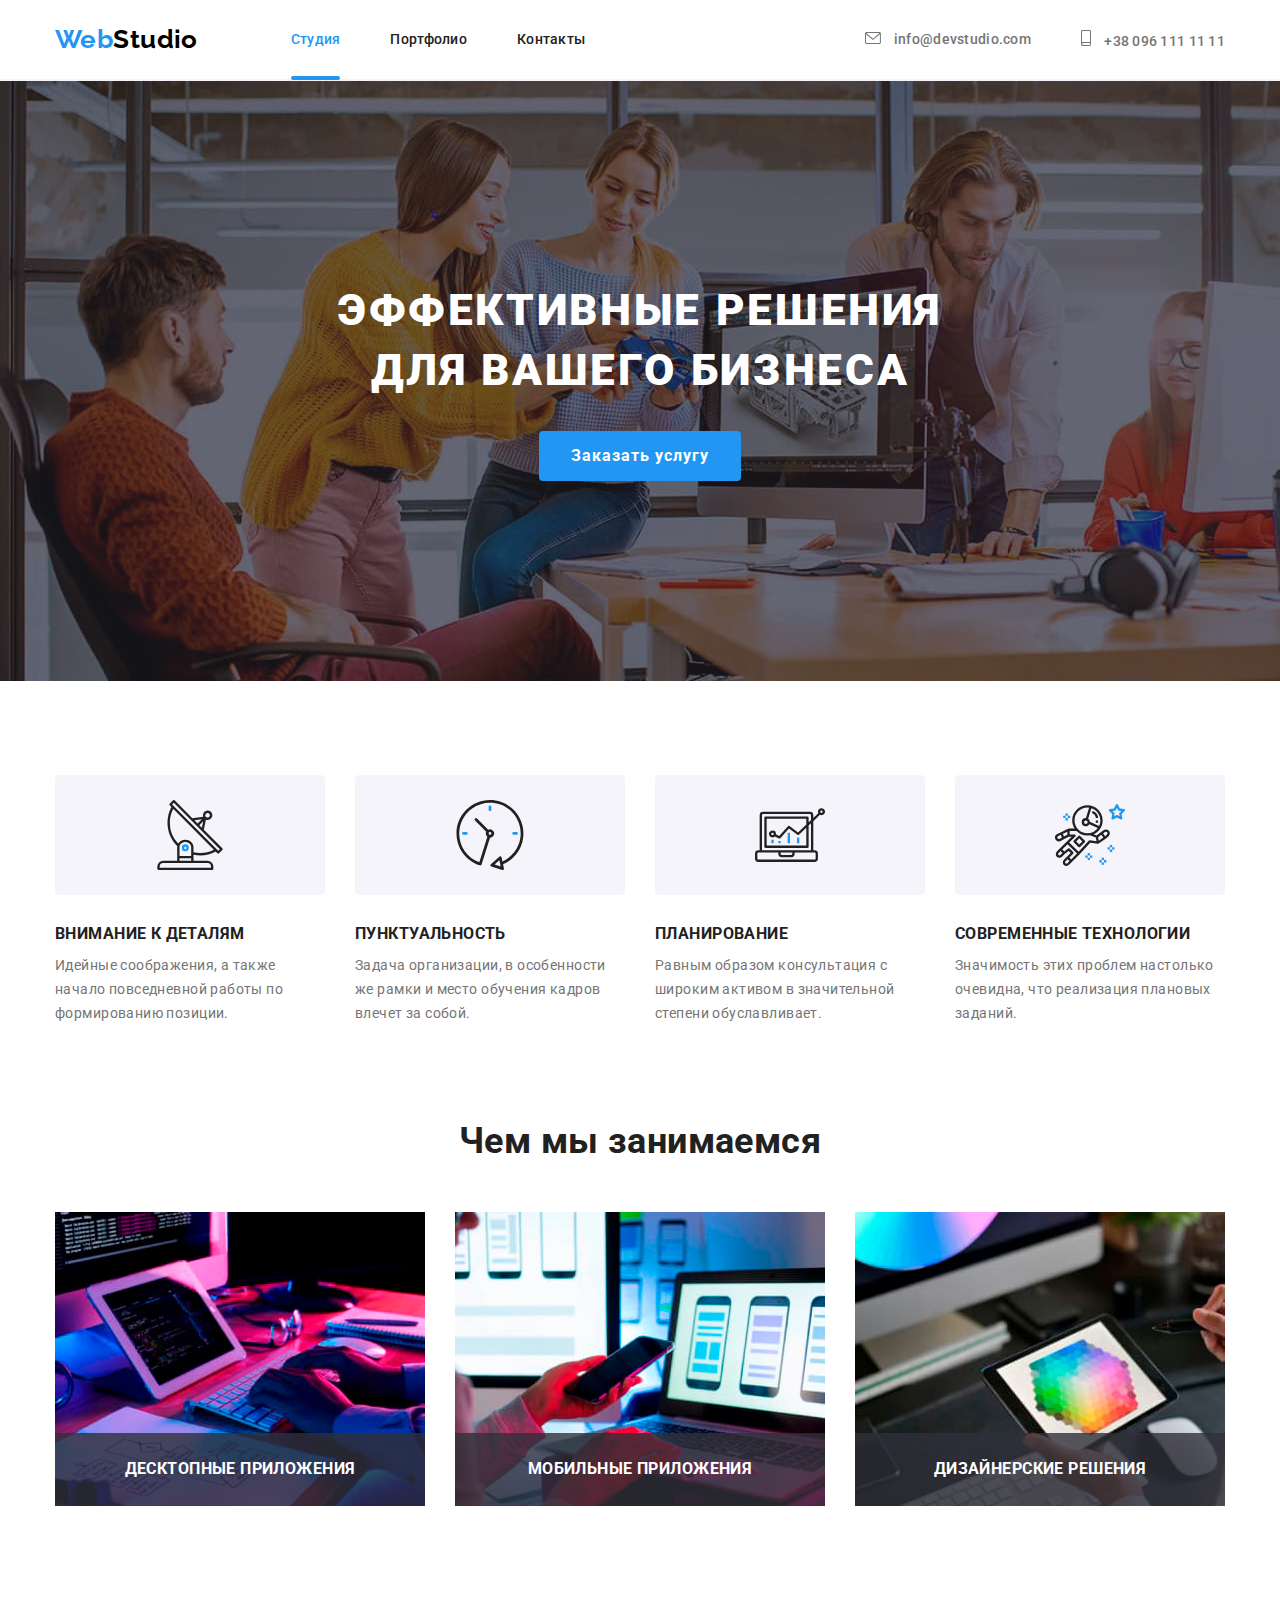
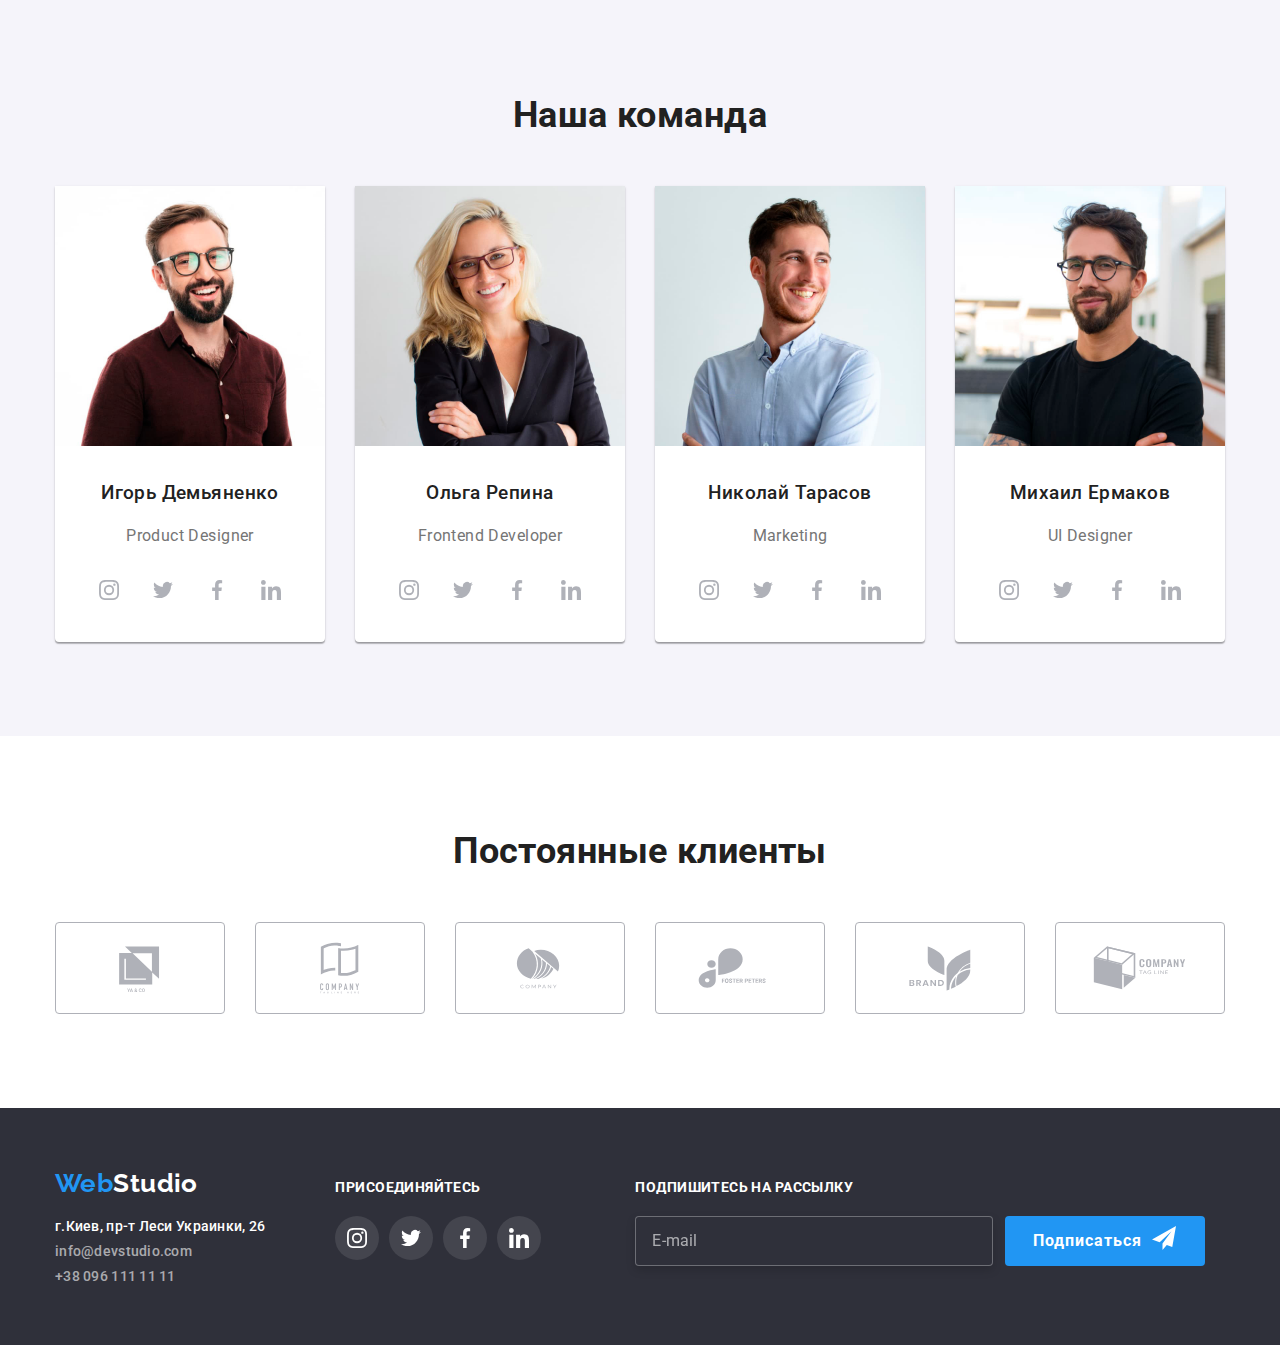
==== index.html @ be06fb8c "end6-start7" ====
<!DOCTYPE html>
<html lang="ru">
<head>
    <meta charset="UTF-8">
    <meta http-equiv="X-UA-Compatible" content="IE=edge">
    <meta name="viewport" content="width=device-width, initial-scale=1.0">
    <title>WebStudio</title>
    <link rel="stylesheet" href="https://fonts.googleapis.com/css2?family=Raleway:wght@700&family=Roboto:wght@400;500;700;900&display=swap">
    <link rel="stylesheet" href="https://cdnjs.cloudflare.com/ajax/libs/modern-normalize/1.1.0/modern-normalize.min.css">
    <link rel="stylesheet" href="./css/styles.css">
</head>
<body>
    <header class="page-header">
        <div class="main-nav">
            <nav>
                <!--Логотип-->
                <a class="logo" lang="en" href="/"><span>Web</span>Studio</a>
                <!--Меню-->
                <ul class="site-nav">
                    <li class="nav-item"><a href="" class="link current">Студия</a></li>
                    <li class="nav-item"><a href="./portfolio.html" class="link">Портфолио</a></li>
                    <li class="nav-item"><a href="" class="link">Контакты</a></li>
                </ul>
            </nav>
            <!--Контакты-->
            <ul class="contact nav">
                <li class="item">
                    <a lang="en" href="mailto:info@devstudio.com"  class="link">
                        <svg class="header-icon">
                            <use href="./images/icons.svg#icon-envelope"></use>
                            
                        </svg>
                        info@devstudio.com
                    </a>
                </li>
                <li class="item">
                    <a href="tel:+380961111111" class="link">
                        <svg class="header-icon tel">
                            <use href="./images/icons.svg#icon-smartphone"></use>
                        </svg>
                        +38 096 111 11 11
                    </a>
                </li>
            </ul>
        </div>
    </header>
    <main>
    <!--Герой-->
    
    <section class="hero hero--color">
        <div class="container">
            <h1>Эффективные решения <br> для вашего бизнеса</h1>
            <button type="button" class="button primary" data-modal-open>Заказать услугу</button>
        </div>
    </section>
    
    <!--Секция Преимущества нашей компании-->
    
    <section class="section">
        <div class="container">
            <h2 class="section-title visually-hidden" >Особенности</h2>
            <ul class="benefits">
                <li class="item">
                    <div class="button-icon">
                        <svg class="benefits-icon">
                            <use href="./images/icons.svg#icon-antenna"></use>
                        </svg>
                    </div>
                    <h3 class="benefits-title">Внимание к деталям</h3>
                    <p>Идейные соображения, а также начало повседневной работы по формированию позиции.</p>
                </li>
                <li class="item">
                    <div class="button-icon">
                        <svg class="benefits-icon">
                            <use href="./images/icons.svg#icon-clock"></use>
                        </svg>
                    </div>
                    <h3 class="benefits-title">Пунктуальность</h3>
                    <p>Задача организации, в особенности же рамки и место обучения кадров влечет за собой.</p>
                </li>
                <li class="item">
                    <div class="button-icon">
                    <svg class="benefits-icon">
                        <use href="./images/icons.svg#icon-diagram"></use>
                    </svg>
                    </div>
                    <h3 class="benefits-title">Планирование</h3>
                    <p>Равным образом консультация с широким активом в значительной степени обуславливает.</p>
                    </li>
                    <li class="item">
                        <div class="button-icon">
                        <svg class="benefits-icon">
                            <use href="./images/icons.svg#icon-astronaut"></use>
                        </svg>
                        </div>
                    <h3 class="benefits-title">Современные технологии</h3>
                    <p>Значимость этих проблем настолько очевидна, что реализация плановых заданий.</p>
                </li>        
            </ul>
        </div>
    </section>
    <!--Секция чем мы занимаемся-->
    <section class="section work">
        <div class="container">
            <h2 class="section-title">Чем мы занимаемся</h2>
            <ul class="works">
                <li class="item">
                    <div class="work-position">
                        <img src="./images/box1.jpg" alt="рабочий стол с планшетом и клавиатурой" width="370">
                        <h3 class="work-title">Десктопные приложения</h3>
                    </div>
                </li>
                <li class="item">
                    <div class="work-position">
                        <img src="./images/box2.jpg" alt="ноутбук и мобильный телефон" width="370">
                        <h3 class="work-title">Мобильные приложения</h3>
                    </div>
                </li>
                <li class="item">
                    <div class="work-position">
                        <img src="./images/box3.jpg" alt="планшет с цветовой палитрой" width="370">
                        <h3 class="work-title">Дизайнерские решения</h3>
                    </div>
                </li>
            </ul>
        </div>
    </section>
    <!--Секция наша команда-->
    <section class="section team">
        <div class="container">
            <h2 class="section-title">Наша команда</h2>
            <ul class="our-team-list">
                <li class="card">
                    <img  src="./images/card1.jpg" alt="Product Designer" width="270">
                    <h3>Игорь Демьяненко</h3> 
                    <p class="team-prof">Product Designer</p>
                                        
                        <ul class="social-buttons">
                            <li><a href="https://www.instagram.com" target="_blank" rel="noopener noreferrer" class="social-button">
                                    <svg class="social-icon">
                                        <use href="./images/icons.svg#icon-instagram"></use>
                                    </svg>
                                </a>
                            </li>

                            <li>
                                <a href="https://twitter.com" target="_blank" rel="noopener noreferrer" class="social-button">
                                    <svg class="social-icon">
                                        <use href="./images/icons.svg#icon-twitter"></use>
                                    </svg>
                                </a>
                            </li>

                            <li>
                                <a href="https://www.facebook.com" target="_blank" rel="noopener noreferrer" class="social-button">
                                    <svg class="social-icon">
                                        <use href="./images/icons.svg#icon-facebook"></use>
                                    </svg>
                                </a>
                            </li>

                            <li>
                                <a href="https://www.linkedin.com/" target="_blank" rel="noopener noreferrer" class="social-button">
                                    <svg class="social-icon">
                                        <use href="./images/icons.svg#icon-linkedin"></use>
                                    </svg>
                                </a>
                            </li>
                        </ul>
                    
                </li>
                <li class="card">
                    <img  src="./images/card2.jpg" alt="Frontend Developer" width="270">
                    <h3> Ольга Репина</h3>
                    <p class="team-prof"> Frontend Developer</p>
                    <ul class="social-buttons">
                        <li><a href="https://www.instagram.com" target="_blank" rel="noopener noreferrer" class="social-button">
                                <svg class="social-icon">
                                    <use href="./images/icons.svg#icon-instagram"></use>
                                </svg>
                            </a>
                        </li>

                        <li>
                            <a href="https://twitter.com" target="_blank" rel="noopener noreferrer" class="social-button">
                                <svg class="social-icon">
                                    <use href="./images/icons.svg#icon-twitter"></use>
                                </svg>
                            </a>
                        </li>

                        <li>
                            <a href="https://www.facebook.com" target="_blank" rel="noopener noreferrer" class="social-button">
                                <svg class="social-icon">
                                    <use href="./images/icons.svg#icon-facebook"></use>
                                </svg>
                            </a>
                        </li>

                        <li>
                            <a href="https://www.linkedin.com/" target="_blank" rel="noopener noreferrer" class="social-button">
                                <svg class="social-icon">
                                    <use href="./images/icons.svg#icon-linkedin"></use>
                                </svg>
                            </a>
                        </li>
                    </ul>
                </li>
                <li class="card">
                    <img  src="./images/card3.jpg" alt="Marketing" width="270">
                    <h3> Николай Тарасов</h3> 
                    <p class="team-prof">Marketing</p>
                    <ul class="social-buttons">
                        <li><a href="https://www.instagram.com" target="_blank" rel="noopener noreferrer" class="social-button">
                                <svg class="social-icon">
                                    <use href="./images/icons.svg#icon-instagram"></use>
                                </svg>
                            </a>
                        </li>

                        <li>
                            <a href="https://twitter.com" target="_blank" rel="noopener noreferrer" class="social-button">
                                <svg class="social-icon">
                                    <use href="./images/icons.svg#icon-twitter"></use>
                                </svg>
                            </a>
                        </li>

                        <li>
                            <a href="https://www.facebook.com" target="_blank" rel="noopener noreferrer" class="social-button">
                                <svg class="social-icon">
                                    <use href="./images/icons.svg#icon-facebook"></use>
                                </svg>
                            </a>
                        </li>

                        <li>
                            <a href="https://www.linkedin.com/" target="_blank" rel="noopener noreferrer" class="social-button">
                                <svg class="social-icon">
                                    <use href="./images/icons.svg#icon-linkedin"></use>
                                </svg>
                            </a>
                        </li>
                    </ul>
                </li>
                <li class="card">
                    <img  src="./images/card4.jpg" alt="UI Designer" width="270">
                    <h3> Михаил Ермаков </h3> 
                    <p class="team-prof">UI Designer</p>
                    <ul class="social-buttons">
                        <li><a href="https://www.instagram.com" target="_blank" rel="noopener noreferrer" class="social-button">
                                <svg class="social-icon">
                                    <use href="./images/icons.svg#icon-instagram"></use>
                                </svg>
                            </a>
                        </li>

                        <li>
                            <a href="https://twitter.com" target="_blank" rel="noopener noreferrer" class="social-button">
                                <svg class="social-icon">
                                    <use href="./images/icons.svg#icon-twitter"></use>
                                </svg>
                            </a>
                        </li>

                        <li>
                            <a href="https://www.facebook.com" target="_blank" rel="noopener noreferrer" class="social-button">
                                <svg class="social-icon">
                                    <use href="./images/icons.svg#icon-facebook"></use>
                                </svg>
                            </a>
                        </li>

                        <li>
                            <a href="https://www.linkedin.com/" target="_blank" rel="noopener noreferrer" class="social-button">
                                <svg class="social-icon">
                                    <use href="./images/icons.svg#icon-linkedin"></use>
                                </svg>
                            </a>
                        </li>
                    </ul>
                </li>
            </ul>
        </div>
    </section>

    <section class="section clients">
        <div class="container">
        <h2 class="section-title">Постоянные клиенты</h2>
        
            <ul class="logo-clients">
                <li><a href="" target="_blank" rel="noopener noreferrer" class="logo-client">
                        <svg class="logo-icon">
                            <use href="./images/icons.svg#icon-logo1"></use>
                        </svg>
                    </a>
                </li>
                <li>
                    <a href="" target="_blank" rel="noopener noreferrer" class="logo-client">
                        <svg class="logo-icon">
                            <use href="./images/icons.svg#icon-logo2"></use>
                        </svg>
                    </a>
                </li>
                <li>
                    <a href="" target="_blank" rel="noopener noreferrer" class="logo-client">
                        <svg class="logo-icon">
                            <use href="./images/icons.svg#icon-logo3"></use>
                        </svg>
                    </a>
                </li>
                <li>
                    <a href="" target="_blank" rel="noopener noreferrer" class="logo-client">
                        <svg class="logo-icon">
                            <use href="./images/icons.svg#icon-logo4"></use>
                        </svg>
                    </a>
                </li>
                <li>
                    <a href="" target="_blank" rel="noopener noreferrer" class="logo-client">
                        <svg class="logo-icon">
                            <use href="./images/icons.svg#icon-logo5"></use>
                        </svg>
                    </a>
                </li>
                <li>
                    <a href="" target="_blank" rel="noopener noreferrer" class="logo-client">
                        <svg class="logo-icon">
                            <use href="./images/icons.svg#icon-logo6"></use>
                        </svg>
                    </a>
                </li>
            </ul>
        </div>
    </section>
    
    </main>
    <!--Footer-->
    <footer>
        <!--Адрес и контакты-->
        <div class="footer-section">
            <div class="footer-contacts">
                <a lang="en" href="/" class="logo"><span>Web</span>Studio</a>
                <address>
                    <ul class="contact">
                        <li class="contact-item list"><a href="https://goo.gl/maps/WRn2uAey1RiogSLi9" class="link address" target="_blank" rel="noopener noreferrer">г.Киев, пр-т Леси Украинки, 26</a></li>
                        <li class="contact-item list"><a lang="en" href="mailto:info@devstudio.com" class="link contact">info@devstudio.com</a></li>
                        <li class="contact-item list"><a href="tel:+380961111111" class="link contact">+38 096 111 11 11</a></li>
                    </ul>
                </address>
            </div>

            <div class="footer-join">
                <p class="join-title">Присоединяйтесь</p>
                <ul class="join-social-buttons">

                    <li><a href="https://www.instagram.com" target="_blank" rel="noopener noreferrer" class="join-social-button">
                            <svg class="join-social-icon">
                                <use href="./images/icons.svg#icon-instagram"></use>
                            </svg>
                        </a>
                    </li>

                    <li>
                        <a href="https://twitter.com" target="_blank" rel="noopener noreferrer" class="join-social-button">
                            <svg class="join-social-icon">
                                <use href="./images/icons.svg#icon-twitter"></use>
                            </svg>
                        </a>
                    </li>

                    <li>
                        <a href="https://www.facebook.com" target="_blank" rel="noopener noreferrer" class="join-social-button">
                            <svg class="join-social-icon">
                                <use href="./images/icons.svg#icon-facebook"></use>
                            </svg>
                        </a>
                    </li>

                    <li>
                        <a href="https://www.linkedin.com/" target="_blank" rel="noopener noreferrer" class="join-social-button">
                            <svg class="join-social-icon">
                                <use href="./images/icons.svg#icon-linkedin"></use>
                            </svg>
                        </a>
                    </li>

                </ul>
            </div>
            <div class="form-subscription">
                <label for="subscription" class="subscription-text">Подпишитесь на рассылку</label>
                <input type="email" id="subscription" name="subscription" placeholder="E-mail" class="subscription-input"/>
                <button type="submit" class="button primary button-subscription">Подписаться
                    <svg class="send-icon" width="24" height="24">
                        <use href="./images/icons.svg#icon-icon-send"></use>
                    </svg>
                </button>
            </div>

        </div>
    </footer>
    <div class="backdrop is-hidden" data-modal>
        <div class="modal">
            <button class="modal-button" data-modal-close>
                <svg class="cross-icon" >
                    <use href="./images/icons.svg#icon-close-black"></use>
                </svg>
            </button>
            <p class="modal-text">Оставьте свои данные, мы вам перезвоним</p>
            <form action="#" class="form-modal">
                <div class="form-field">
                    
                    <input type="text" maxlength="60" name="name" id="name" class="form-input" />
                    <svg class="modal-icon" height="18" width="18">
                        <use href="./images/icons.svg#icon-person-black"></use>
                    </svg>
                    <label for="name" class="form-label">Имя</label>
                </div>
                <div class="form-field">
                    
                    <input type="tel" maxlength="60" name="tel-namber" id="tel-namber" class="form-input" />
                    <svg class="modal-icon" height="18" width="18">
                        <use href="./images/icons.svg#icon-phone-black"></use>
                    </svg>
                    <label for="tel-namber" class="form-label">Телефон</label>
                </div>
                <div class="form-field">
                    
                    <input type="email" name="email" maxlength="60" id="email" class="form-input" />
                    <svg class="modal-icon" height="18" width="18">
                        <use href="./images/icons.svg#icon-email-black"></use>
                    </svg>
                    <label for="email" class="form-label">Почта</label>
                </div>
                <div class="form-field">
                    <label for="comment" class="form-label">Комментарий</label>
                    <textarea name="comment" maxlength="250" placeholder="Введите текст" id="comment"></textarea>
                </div>
                
                <label class="checkbox-label">
                    <input class="checkbox" type="checkbox" name="agree" value="agree">
                    <span class="checkbox-icon"></span>
                        Соглашаюсь с рассылкой и принимаю <a a href="" class="link-deal"> Условия договора</a>   
                </label>
                <button class="button primary modal-submit" type="submit">Отправить</button>
            </form>
        </div>
        
    </div>

    <script src="./js/modal.js"></script>
   
</body>
</html>
---- css/styles.css ----
:root {
    --primary-text-color: #757575;
    --title-text-color: #212121;
    --accent-color: #2196f3;
    --accent-white-color: #ffffff;
    --button-bg: #f5f4fa;
    --footer-bg: #2f303a;
    --address-color: rgba(255, 255, 255, 0.6);
    --header-bg: #ffffff;
    --social-btn: #afb1b8;
}

/*-----------Утилиты---------*/

.visually-hidden {
    position: absolute;
    width: 1px;
    height: 1px;
    margin: -1px;
    border: 0;
    padding: 0;
    white-space: nowrap;
    clip-path: inset(100%);
    clip: rect(0 0 0 0);
    overflow: hidden;
}

ul {
    list-style: none;
    margin: 0;
    padding: 0;
}

h1,
h2,
h3,
p {
    margin: 0;
    padding: 0;
}

img {
    display: block;
    max-width: 100%;
}

/*---------Общие-------------*/

body {
    background: var(--accent-white-color);
    color: var(--primary-text-color);
    font-family: Roboto, sans-serif;
    letter-spacing: 0.03em;
    font-size: 14px;
    line-height: 1.71;
}

.page-header {
    background-color: var(--header-bg);
    padding-top: 24px;
    padding-bottom: 24px;

    border-bottom: 2px solid var(--button-bg);
}

.container {
    width: 1200px;
    padding-left: 15px;
    padding-right: 15px;
    margin-left: auto;
    margin-right: auto;
}
.section {
    padding-top: 94px;
    padding-bottom: 94px;
}
.section-title {
    color: var(--title-text-color);
    font-size: 36px;
    line-height: 1.17;
    text-align: center;

    margin-bottom: 50px;
}
.current::after {
    position: absolute;
    bottom: -32px;

    content: '';
    display: block;
    width: 100%;
    height: 4px;
    border-radius: 2px;
    background-color: var(--accent-color);
}

/**-----------Лого---------------**/

.logo {
    display: inline-block;
    color: #000000;
    font-family: Raleway, sans-serif;
    font-weight: 700;
    font-size: 26px;
    line-height: 1.2;
    text-decoration: none;

    transition-property: color;
    transition-duration: 250ms;
    transition-timing-function: cubic-bezier(0.4, 0, 0.2, 1);
}

.logo:hover,
.logo:focus,
.logo span {
    color: var(--accent-color);
}

footer .logo {
    color: var(--accent-white-color);
    padding-bottom: 0;
    padding-top: 0;
    margin-bottom: 20px;
}

/**------------------Меню----------------**/
.main-nav {
    display: flex;
    width: 1200px;
    padding-left: 15px;
    padding-right: 15px;
    margin-left: auto;
    margin-right: auto;
}

.link {
    display: block;
    font-weight: 500;
    line-height: 1.14;
    letter-spacing: 0.02em;
    text-decoration: none;
    position: relative;
    transition: color 250ms cubic-bezier(0.4, 0, 0.2, 1),
        background-color 250ms cubic-bezier(0.4, 0, 0.2, 1);
}

.header-button {
    padding: 0;
    margin: 0;
    border: none;
    margin-right: 10px;
    background-color: transparent;
    cursor: pointer;
}
.header-icon {
    display: inline-block;
    cursor: pointer;
    margin-right: 10px;
    width: 16px;
    height: 12px;
    fill: var(--primary-text-color);
    transition-property: fill;
    transition-duration: 250ms;
    transition-timing-function: cubic-bezier(0.4, 0, 0.2, 1);
}

.header-icon.tel {
    width: 10px;
    height: 16px;
}

.header-icon:hover,
.header-icon:focus,
.contact .link:focus .header-icon,
.contact .link:hover .header-icon {
    fill: var(--accent-color);
}

nav {
    display: flex;
    align-items: center;
}

.site-nav {
    display: flex;
    margin-left: 93px;
}

.site-nav .link {
    color: var(--title-text-color);
}

.nav-item {
    margin-right: 50px;
}
.nav-item:last-child {
    margin-right: 0;
}

.site-nav {
    margin-right: 93px;
}

.site-nav .link.current,
.site-nav .link:hover,
.site-nav .link:focus {
    color: var(--accent-color);
}

/**-----------Контакты--------------------**/

.contact.nav {
    display: flex;
    margin-left: auto;
    align-items: center;
}

.contact.nav .link {
    display: block;
    color: var(--primary-text-color);
}

.contact .item + .item,
.benefits .item + .item {
    margin-left: 50px;
}

.contact .link:hover,
.contact .link:focus {
    color: var(--accent-color);
}

address .link.address {
    color: var(--accent-white-color);
    font-style: normal;
}

address .contact-item.list {
    margin-bottom: 9px;
    margin-top: 0;
    font-style: normal;
}

address .contact-item.list:last-child {
    margin-bottom: 0;
}

.link.contact {
    color: var(--address-color);
}
/**-------------------Hero------------------**/

.hero {
    min-height: 600px;
    background-image: linear-gradient(to right, rgba(47, 48, 58, 0.4), rgba(47, 48, 58, 0.4)),
        url(../images/hero.jpg);
    margin-left: auto;
    margin-right: auto;
    background-color: var(--footer-bg);
    padding-top: 200px;
    padding-bottom: 200px;
    max-width: 1600px;
    background-size: cover;
}

.hero h1 {
    text-transform: uppercase;
    color: var(--accent-white-color);
    font-weight: 900;
    font-size: 44px;
    line-height: 1.36;
    letter-spacing: 0.06em;
    margin-bottom: 30px;
    margin-left: auto;
    margin-right: auto;
    text-align: center;
}

/**-----------------Button-------------------**/
.button {
    display: block;
    border: none;
    background-color: var(--accent-color);
    color: var(--accent-white-color);
    font-family: inherit;
    font-weight: 700;
    font-size: 16px;
    line-height: 1.87;
    letter-spacing: 0.06em;
    cursor: pointer;
    border-radius: 4px;
    padding: 10px 32px;
    transition: color 250ms cubic-bezier(0.4, 0, 0.2, 1),
        background-color 250ms cubic-bezier(0.4, 0, 0.2, 1),
        box-shadow 250ms cubic-bezier(0.4, 0, 0.2, 1);
}

.button.secondary {
    background-color: var(--button-bg);
    color: var(--title-text-color);
    font-weight: 500;
    line-height: 1.62;
    letter-spacing: 0.03em;
    padding: 6px 22px;
}

.button.primary {
    justify-content: center;
    align-items: center;
    margin-right: auto;
    margin-left: auto;
}

.button.primary,
.button.secondary:hover,
.button.secondary:focus {
    background-color: var(--accent-color);
    color: var(--accent-white-color);
}

.button.primary:hover,
.button.primary:focus {
    background-color: #188ce8;
    box-shadow: 0px 4px 4px rgba(0, 0, 0, 0.15);
}

.button.secondary:hover,
.button.secondary:focus {
    box-shadow: 0px 4px 4px rgba(0, 0, 0, 0.25);
}

.filter {
    display: flex;
}

/**Преимущества нашей компании**/

.benefits {
    display: flex;
}

.benefits .item {
    width: 270px;
}
.benefits .item + .item {
    margin-left: 30px;
}
.benefits-title {
    color: var(--title-text-color);
    font-weight: 700;
    line-height: 1.14;
    text-transform: uppercase;
    margin-bottom: 10px;
}
.benefits-icon {
    width: 70px;
    height: 70px;
}
.button-icon {
    display: flex;
    justify-content: center;
    align-items: center;
    padding: 0;
    border: none;
    width: 270px;
    height: 120px;
    border-radius: 4px;
    background-color: var(--button-bg);
    margin-bottom: 30px;
}

/*--------Секция Чем мы занимаемся------*/

.work {
    padding-top: 0;
}

.works {
    display: flex;
}

.works .item + .item {
    margin-left: 30px;
}
.work-position {
    position: relative;
}
.work-title {
    position: absolute;

    color: var(--accent-white-color);
    font-weight: 700;
    line-height: 1.14;
    text-transform: uppercase;

    background-color: rgba(47, 48, 58, 0.8);
    padding-top: 27px;
    padding-bottom: 27px;
    width: 100%;

    text-align: center;
    bottom: 0;
    left: 0;
}

/**Секция наша команда**/

.team {
    background-color: var(--button-bg);
}

.card {
    margin-right: 30px;
    width: 270px;
    background: #ffffff;
    text-align: center;
    border-radius: 0px 0px 4px 4px;
    box-shadow: 0px 1px 3px rgba(0, 0, 0, 0.12), 0px 1px 1px rgba(0, 0, 0, 0.14),
        0px 2px 1px rgba(0, 0, 0, 0.2);
}

.card:last-child {
    margin-right: 0;
}

.our-team-list {
    display: flex;
    font-size: 16px;
    line-height: 1.9;
}

.card h3 {
    color: var(--title-text-color);
    font-weight: 500;
    margin-top: 30px;
    margin-bottom: 10px;
}
.team-prof {
    margin-bottom: 16px;
}
.social-buttons {
    display: flex;
    padding: 0 32px 30px 32px;
    justify-content: space-between;
}

.social-icon {
    padding: 0;
    cursor: pointer;
    width: 20px;
    height: 20px;
    fill: var(--social-btn);
}
.social-button {
    cursor: pointer;
    padding: 12px;
    display: flex;
    justify-content: space-between;
    width: 44px;
    height: 44px;
    border-radius: 50%;
    border: none;
    background-color: var(--accent-white-color);
    transition-property: background-color fill;
    transition-duration: 250ms;
    transition-timing-function: cubic-bezier(0.4, 0, 0.2, 1);
}

.social-button:hover,
.social-button:focus {
    background-color: var(--accent-color);
}

.social-button:hover .social-icon,
.social-button:focus .social-icon {
    fill: var(--accent-white-color);
}

/**--------------Portfolio-------------------**/

.portfolio h2 {
    color: var(--title-text-color);
    font-weight: 700;
    font-size: 18px;
    line-height: 2;
    letter-spacing: 0.06em;
    margin-bottom: 9px;
}
.portfolio p {
    font-size: 16px;
    line-height: 1.87;
}
.meta-text {
    color: var(--primary-text-color);
}
.portfolio-meta {
    padding: 20px 24px;
    border-bottom: 1px solid var(--button-bg);
    border-right: 1px solid var(--button-bg);
    border-left: 1px solid var(--button-bg);
}
.portfolio-thumb {
    position: relative;
    overflow: hidden;
}

.backdrop-text {
    position: absolute;
    opacity: 0;
    bottom: 0;
    width: 100%;
    height: 100%;
    color: var(--accent-white-color);
    margin: 0;
    padding: 63px 24px;
    background-color: rgba(33, 150, 243, 0.9);
    transform: translateY(100%);
    transition: transform 400ms cubic-bezier(0.4, 0, 0.2, 1),
        opacity 500ms cubic-bezier(0.4, 0, 0.2, 1);
}

.card-link:hover .backdrop-text,
.card-link:focus .backdrop-text {
    opacity: 1;
    transform: translateY(0%);
}

.filter {
    margin-right: auto;
    margin-left: auto;
    width: 612px;
    display: flex;
    margin-bottom: 50px;
}

.filter-item + .filter-item {
    margin-left: 8px;
}

.portfolio {
    display: flex;
    flex-wrap: wrap;
}

.portfolio-item {
    width: 370px;
    margin-right: 30px;
    margin-top: 30px;
}
.portfolio-item:nth-child(3n) {
    margin-right: 0;
}
.portfolio-item:nth-child(-n + 3) {
    margin-top: 0;
}

.card-link {
    display: block;
    transition: box-shadow 250ms cubic-bezier(0.4, 0, 0.2, 1);
}

.card-link:hover,
.card-link:focus {
    cursor: pointer;
    box-shadow: 0px 1px 1px rgba(0, 0, 0, 0.12), 0px 4px 4px rgba(0, 0, 0, 0.06),
        1px 4px 6px rgba(0, 0, 0, 0.16);
}

/*----------------Footer-------------*/

.footer-section {
    display: flex;
    width: 1200px;
    padding-left: 15px;
    padding-right: 15px;

    margin-left: auto;
    margin-right: auto;
}

footer {
    background-color: var(--footer-bg);
    padding-bottom: 60px;
    padding-top: 60px;
}

.footer-contacts {
    margin-right: 70px;
}

.footer-join {
    padding-top: 12px;
}
.join-title {
    font-weight: 700;
    line-height: 1.14;
    text-transform: uppercase;
    color: var(--accent-white-color);

    margin-bottom: 20px;
}
.join-social-buttons {
    display: flex;
    width: 206px;
    justify-content: space-between;
}

.join-social-icon {
    padding: 0;
    cursor: pointer;
    width: 20px;
    height: 20px;
    fill: var(--accent-white-color);
}
.join-social-button {
    cursor: pointer;
    padding: 12px;
    display: flex;
    justify-content: space-between;
    width: 44px;
    height: 44px;
    border-radius: 50%;
    border: none;
    background-color: rgba(255, 255, 255, 0.1);
    transition: background-color 250ms cubic-bezier(0.4, 0, 0.2, 1);
}

.join-social-button:hover,
.join-social-button:focus {
    background-color: var(--accent-color);
}

.form-subscription {
    position: relative;
    display: flex;
    flex-direction: column;
    margin-left: 94px;
    padding-top: 12px;
}
.subscription-input {
    background-color: var(--footer-bg);
    width: 358px;
    height: 50px;
    padding: 15px 16px;
    margin: 0;
    border: 1px solid rgba(255, 255, 255, 0.3);
    filter: drop-shadow(0px 4px 4px rgba(0, 0, 0, 0.15));
    border-radius: 4px;
    outline: none;
    color: var(--accent-white-color);
}

.subscription-text {
    padding: 0;
    margin: 0;
    margin-bottom: 20px;
    color: var(--accent-white-color);
    font-weight: 700;
    line-height: 1.14;
    text-transform: uppercase;
}
.subscription-input::placeholder {
    font-weight: 400;
    font-size: 16px;
    line-height: 1.25;
    letter-spacing: 0.01em;
    color: rgba(255, 255, 255, 0.6);
}
.button-subscription {
    position: relative;
    padding: 10px 28px;
    margin: 0;
    position: absolute;
    left: 370px;
    top: 48px;
    min-width: 200px;
    height: 50px;
    text-align: start;
}
.send-icon {
    position: absolute;
    margin-left: 10px;
}

/*--------------------Clients------------*/
.logo-clients {
    display: flex;

    justify-content: space-between;
}

.logo-icon {
    padding: 0;
    cursor: pointer;
    width: 106px;
    height: 60px;
    fill: var(--social-btn);
    transition: fill 250ms cubic-bezier(0.4, 0, 0.2, 1);
}
.logo-client {
    cursor: pointer;
    padding: 16px 32px;
    display: flex;
    justify-content: space-between;
    width: 170px;
    height: 92px;
    border: 1px solid var(--social-btn);
    border-radius: 4px;
    transition: border 250ms cubic-bezier(0.4, 0, 0.2, 1);
    background-color: var(--accent-white-color);
}

.logo-client:hover,
.logo-client:focus {
    border: 1px solid var(--accent-color);
}

.logo-client:hover .logo-icon,
.logo-client:focus .logo-icon {
    fill: var(--accent-color);
}

/* Modal */
.backdrop {
    position: fixed;

    opacity: 1;
    width: 100%;
    height: 100%;
    top: 0;
    left: 0;
    background-color: rgba(0, 0, 0, 0.2);
    transition: opacity 250ms cubic-bezier(0.4, 0, 0.2, 1);
}

.backdrop.is-hidden {
    opacity: 0;
    pointer-events: none;
}

.backdrop.is-hidden .modal {
    transform: translate(-50%, -50%) scale(1.5);
}

.modal {
    padding: 40px;
    position: absolute;
    width: 528px;
    background-color: var(--accent-white-color);
    top: 50%;
    left: 50%;
    box-shadow: 1px solid rgba(0, 0, 0, 0.1);
    border-radius: 4px;
    transform: translate(-50%, -50%) scale(1);
    transition: transform 550ms cubic-bezier(0.4, 0, 0.2, 1);
}

.cross-icon {
    padding: 0;

    width: 18px;
    height: 18px;
    fill: #000000;
}
.modal-button {
    position: absolute;
    right: 8px;
    top: 8px;
    cursor: pointer;
    display: flex;
    justify-content: center;
    align-items: center;
    width: 30px;
    height: 30px;
    border-radius: 50%;
    border: 1px solid rgba(0, 0, 0, 0.1);
    background-color: var(--accent-white-color);
    transition: fill 550ms cubic-bezier(0.4, 0, 0.2, 1);
}
.modal-text {
    font-style: normal;
    font-weight: bold;
    font-size: 20px;
    line-height: 1.15;
    text-align: center;
    letter-spacing: 0.03em;
    color: #212121;
    margin-bottom: 30px;
}

textarea {
    resize: none;
    height: 120px;
    width: 100%;
}
.form-field {
    position: relative;
    display: flex;
    flex-direction: column;
    margin-bottom: 28px;
}

.form-field:nth-child(4) {
    margin-bottom: 20px;
}

.form-input {
    margin: 0;
    padding: 0;
    padding: 11px 12px;
    padding-left: 42px;
    border: 1px solid rgba(33, 33, 33, 0.2);
    border-radius: 4px;
    transition: border 550ms cubic-bezier(0.4, 0, 0.2, 1);
}

.form-field label {
    position: absolute;
    transform-origin: left bottom;
    bottom: 100%;
    transform: translateY(-4px);
    margin: 0;
    padding: 0;
    font-weight: 400;
    font-size: 12px;
    line-height: 1.17;
    letter-spacing: 0.01em;
    color: var(--primary-text-color);
}
.form-field textarea {
    padding: 12px 16px;
    border: 1px solid rgba(33, 33, 33, 0.2);
    border-radius: 4px;
    transition: border 550ms cubic-bezier(0.4, 0, 0.2, 1);
}
.form-field textarea::placeholder {
    font-weight: 400;
    font-size: 12px;
    line-height: 1.17;
    letter-spacing: 0.01em;
    color: rgba(117, 117, 117, 0.5);
}
.modal-icon {
    position: absolute;
    top: 50%;
    left: 12px;
    transform: translateY(-50%);
    transition: fill 350ms cubic-bezier(0.4, 0, 0.2, 1);
}
.cross-icon:hover,
.form-input:hover + .modal-icon,
.form-input:focus + .modal-icon {
    fill: var(--accent-color);
}

textarea:focus,
textarea:hover,
.form-input:focus,
.form-input:hover {
    border: 1px solid var(--accent-color);
    outline: none;
}

.checkbox {
    appearance: none;
    position: absolute;
}
.checkbox-icon {
    display: block;
    width: 16px;
    height: 15px;
    border: 2px solid var(--title-text-color);
    border-radius: 2px;
    margin-right: 7px;
    margin-right: auto;
    margin-left: auto;
    transition: background-color 350ms cubic-bezier(0.4, 0, 0.2, 1),
        border-color 350ms cubic-bezier(0.4, 0, 0.2, 1);
}
.checkbox:checked + .checkbox-icon {
    border-color: var(--accent-color);
    background-color: var(--accent-color);
    background-image: url('../images/icon-check.svg');
    background-size: contain;
    background-origin: border-box;
}
.checkbox-label {
    display: flex;
    align-items: center;

    font-weight: 400;
    font-size: 14px;
    line-height: 1.71;
    letter-spacing: 0.03em;

    color: #757575;
}
.link-deal {
    margin-left: 4px;
    display: inline-block;
    font-weight: 400;
    font-size: 14px;
    line-height: 1.71;
    text-decoration-line: underline;
    color: var(--accent-color);
}
.modal-submit {
    margin-top: 30px;
    min-width: 200px;
}
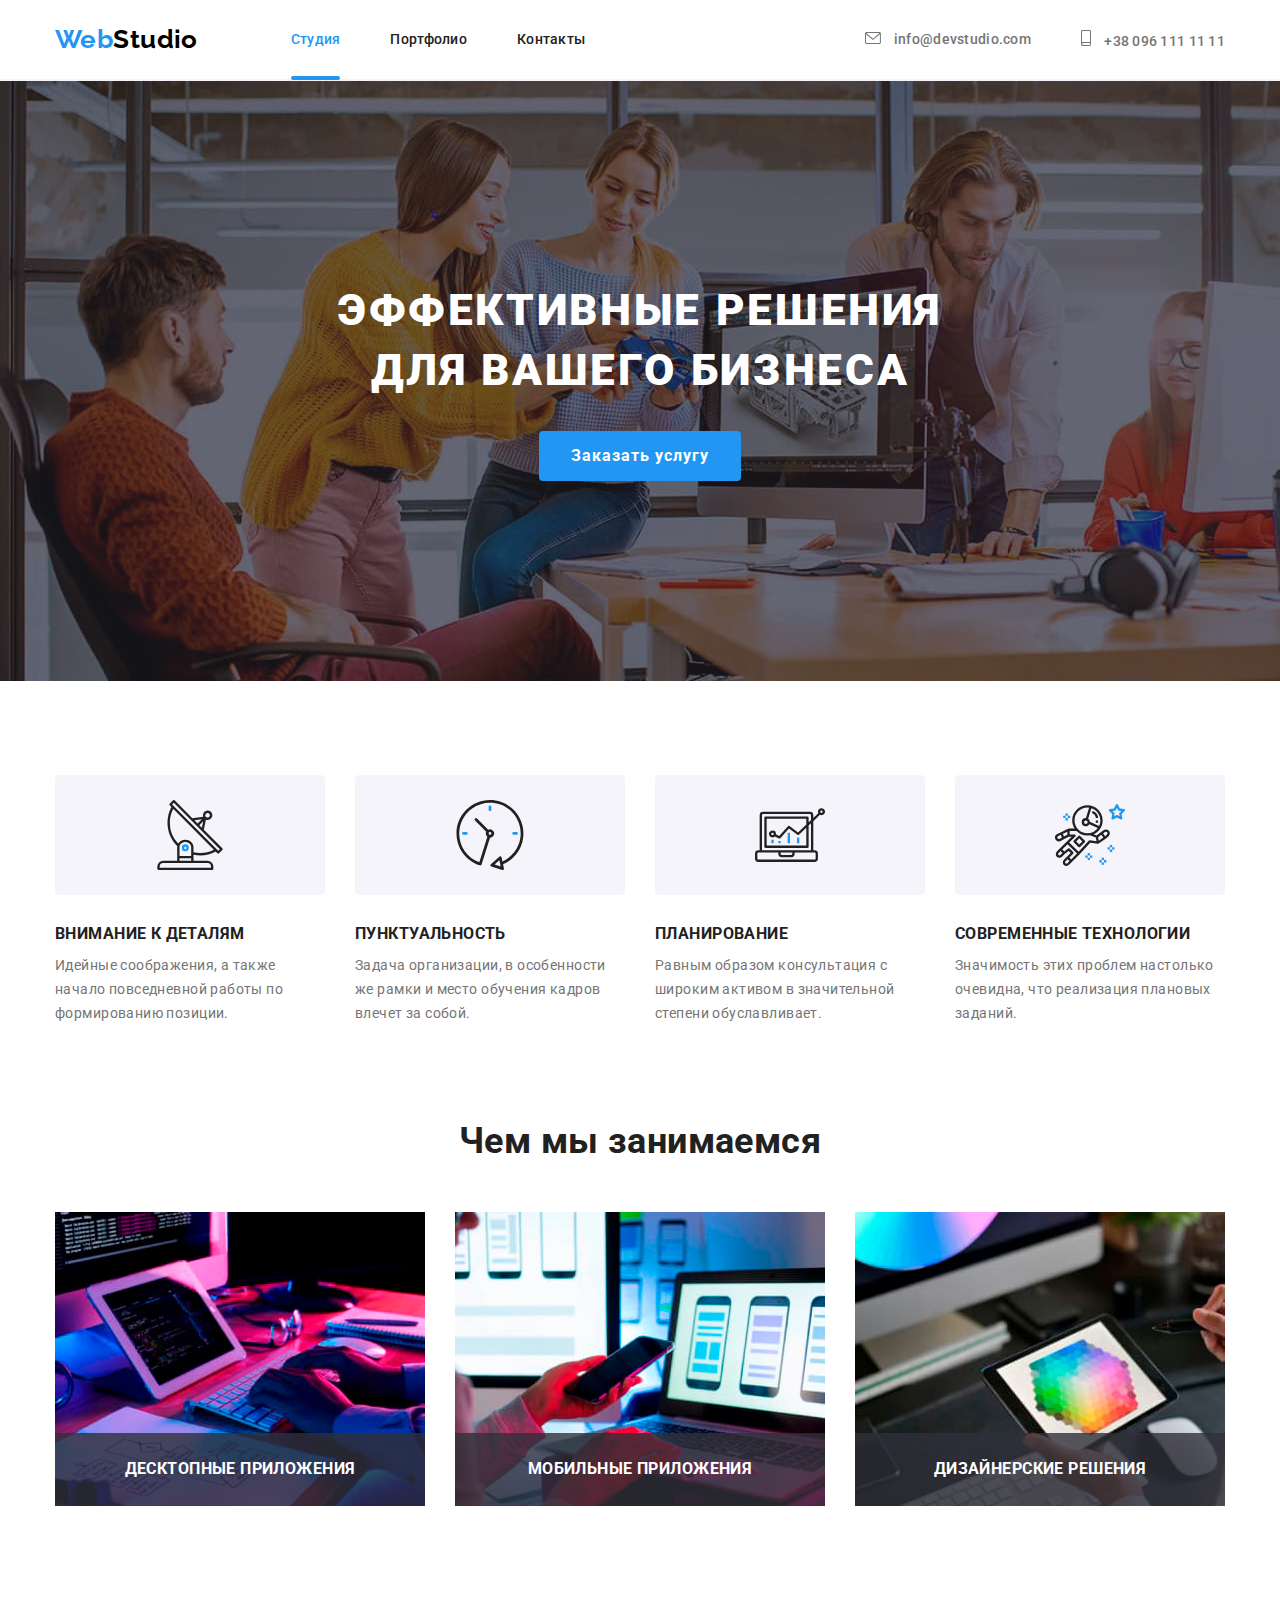
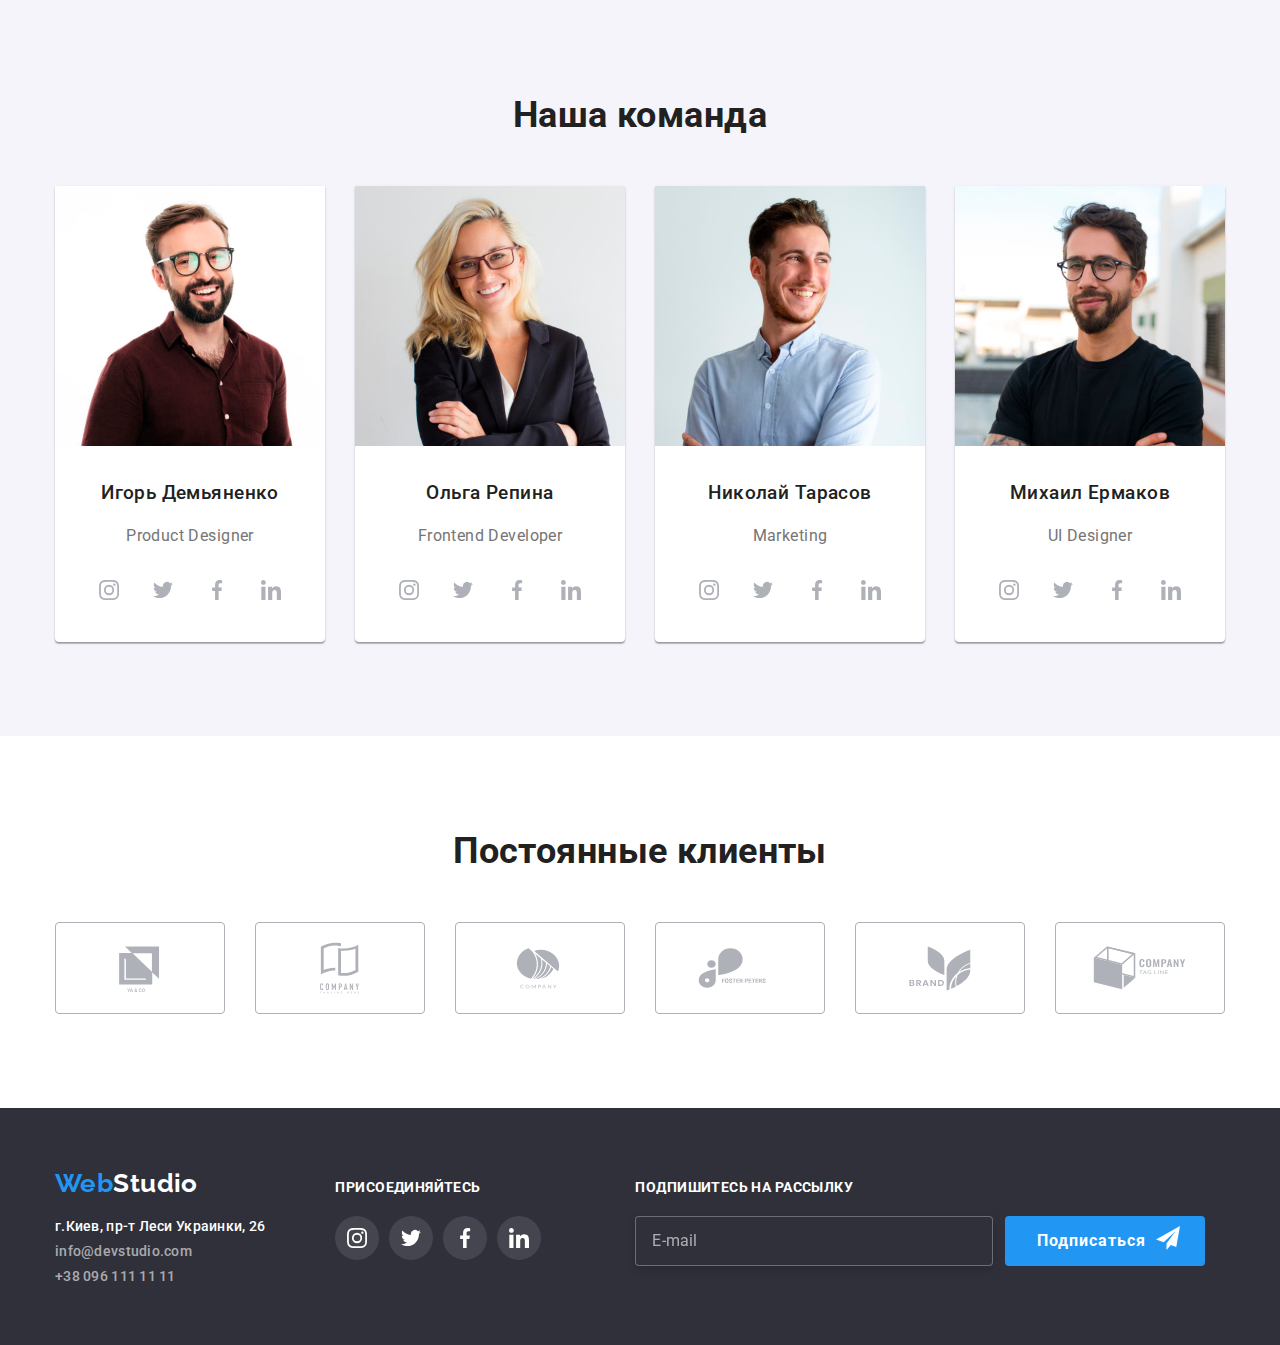
==== commit 50128fbe: "Change BEM" ====
--- a/index.html
+++ b/index.html
@@ -11,31 +11,31 @@
 </head>
 <body>
     <header class="page-header">
-        <div class="main-nav">
-            <nav>
+        <div class="container container--flex">
+            <nav class="site-nav">
                 <!--Логотип-->
-                <a class="logo" lang="en" href="/"><span>Web</span>Studio</a>
+                <a class="logo" lang="en" href="/"><span class="logo__part">Web</span>Studio</a>
                 <!--Меню-->
-                <ul class="site-nav">
-                    <li class="nav-item"><a href="" class="link current">Студия</a></li>
-                    <li class="nav-item"><a href="./portfolio.html" class="link">Портфолио</a></li>
-                    <li class="nav-item"><a href="" class="link">Контакты</a></li>
+                <ul class="site-nav__list">
+                    <li class="site-nav__item"><a href="" class="site-nav__link site-nav__link--current link">Студия</a></li>
+                    <li class="site-nav__item"><a href="./portfolio.html" class="site-nav__link link">Портфолио</a></li>
+                    <li class="site-nav__item"><a href="" class="site-nav__link link">Контакты</a></li>
                 </ul>
             </nav>
             <!--Контакты-->
-            <ul class="contact nav">
-                <li class="item">
-                    <a lang="en" href="mailto:info@devstudio.com"  class="link">
-                        <svg class="header-icon">
+            <ul class="page-header__list">
+                <li class="page-header__item">
+                    <a lang="en" href="mailto:info@devstudio.com"  class="page-header__link link">
+                        <svg class="page-header__icon">
                             <use href="./images/icons.svg#icon-envelope"></use>
                             
                         </svg>
                         info@devstudio.com
                     </a>
                 </li>
-                <li class="item">
-                    <a href="tel:+380961111111" class="link">
-                        <svg class="header-icon tel">
+                <li class="page-header__item">
+                    <a href="tel:+380961111111" class="page-header__link link">
+                        <svg class="page-header__icon page-header__icon--dimension">
                             <use href="./images/icons.svg#icon-smartphone"></use>
                         </svg>
                         +38 096 111 11 11
@@ -47,10 +47,10 @@
     <main>
     <!--Герой-->
     
-    <section class="hero hero--color">
+    <section class="hero">
         <div class="container">
-            <h1>Эффективные решения <br> для вашего бизнеса</h1>
-            <button type="button" class="button primary" data-modal-open>Заказать услугу</button>
+            <h1 class="hero__title">Эффективные решения <br> для вашего бизнеса</h1>
+            <button type="button" class="button main__button" data-modal-open>Заказать услугу</button>
         </div>
     </section>
     
@@ -58,68 +58,68 @@
     
     <section class="section">
         <div class="container">
-            <h2 class="section-title visually-hidden" >Особенности</h2>
-            <ul class="benefits">
-                <li class="item">
-                    <div class="button-icon">
-                        <svg class="benefits-icon">
+            <h2 class="section__title visually-hidden" >Особенности</h2>
+            <ul class="benefits__list">
+                <li class="benefits__item">
+                    <div class="benefits__wrapp">
+                        <svg class="benefits__icon">
                             <use href="./images/icons.svg#icon-antenna"></use>
                         </svg>
                     </div>
-                    <h3 class="benefits-title">Внимание к деталям</h3>
+                    <h3 class="benefits__title">Внимание к деталям</h3>
                     <p>Идейные соображения, а также начало повседневной работы по формированию позиции.</p>
                 </li>
-                <li class="item">
-                    <div class="button-icon">
-                        <svg class="benefits-icon">
+                <li class="benefits__item">
+                    <div class="benefits__wrapp">
+                        <svg class="benefits__icon">
                             <use href="./images/icons.svg#icon-clock"></use>
                         </svg>
                     </div>
-                    <h3 class="benefits-title">Пунктуальность</h3>
+                    <h3 class="benefits__title">Пунктуальность</h3>
                     <p>Задача организации, в особенности же рамки и место обучения кадров влечет за собой.</p>
                 </li>
-                <li class="item">
-                    <div class="button-icon">
-                    <svg class="benefits-icon">
+                <li class="benefits__item">
+                    <div class="benefits__wrapp">
+                    <svg class="benefits__icon">
                         <use href="./images/icons.svg#icon-diagram"></use>
                     </svg>
                     </div>
-                    <h3 class="benefits-title">Планирование</h3>
+                    <h3 class="benefits__title">Планирование</h3>
                     <p>Равным образом консультация с широким активом в значительной степени обуславливает.</p>
                     </li>
-                    <li class="item">
-                        <div class="button-icon">
-                        <svg class="benefits-icon">
+                    <li class="benefits__item">
+                        <div class="benefits__wrapp">
+                        <svg class="benefits__icon">
                             <use href="./images/icons.svg#icon-astronaut"></use>
                         </svg>
                         </div>
-                    <h3 class="benefits-title">Современные технологии</h3>
+                    <h3 class="benefits__title">Современные технологии</h3>
                     <p>Значимость этих проблем настолько очевидна, что реализация плановых заданий.</p>
                 </li>        
             </ul>
         </div>
     </section>
     <!--Секция чем мы занимаемся-->
-    <section class="section work">
+    <section class="section works">
         <div class="container">
-            <h2 class="section-title">Чем мы занимаемся</h2>
-            <ul class="works">
-                <li class="item">
-                    <div class="work-position">
+            <h2 class="section__title">Чем мы занимаемся</h2>
+            <ul class="works__list">
+                <li class="works__item">
+                    <div class="works__wrapp">
                         <img src="./images/box1.jpg" alt="рабочий стол с планшетом и клавиатурой" width="370">
-                        <h3 class="work-title">Десктопные приложения</h3>
-                    </div>
-                </li>
-                <li class="item">
-                    <div class="work-position">
+                        <h3 class="works__title">Десктопные приложения</h3>
+                    </div>
+                </li>
+                <li class="works__item">
+                    <div class="works__wrapp">
                         <img src="./images/box2.jpg" alt="ноутбук и мобильный телефон" width="370">
-                        <h3 class="work-title">Мобильные приложения</h3>
-                    </div>
-                </li>
-                <li class="item">
-                    <div class="work-position">
+                        <h3 class="works__title">Мобильные приложения</h3>
+                    </div>
+                </li>
+                <li class="works__item">
+                    <div class="works__wrapp">
                         <img src="./images/box3.jpg" alt="планшет с цветовой палитрой" width="370">
-                        <h3 class="work-title">Дизайнерские решения</h3>
+                        <h3 class="works__title">Дизайнерские решения</h3>
                     </div>
                 </li>
             </ul>
@@ -128,204 +128,211 @@
     <!--Секция наша команда-->
     <section class="section team">
         <div class="container">
-            <h2 class="section-title">Наша команда</h2>
-            <ul class="our-team-list">
-                <li class="card">
+            <h2 class="section__title">Наша команда</h2>
+            <ul class="team__list">
+                <li class="team__item">
                     <img  src="./images/card1.jpg" alt="Product Designer" width="270">
-                    <h3>Игорь Демьяненко</h3> 
-                    <p class="team-prof">Product Designer</p>
-                                        
-                        <ul class="social-buttons">
-                            <li><a href="https://www.instagram.com" target="_blank" rel="noopener noreferrer" class="social-button">
-                                    <svg class="social-icon">
-                                        <use href="./images/icons.svg#icon-instagram"></use>
-                                    </svg>
-                                </a>
-                            </li>
-
-                            <li>
-                                <a href="https://twitter.com" target="_blank" rel="noopener noreferrer" class="social-button">
-                                    <svg class="social-icon">
-                                        <use href="./images/icons.svg#icon-twitter"></use>
-                                    </svg>
-                                </a>
-                            </li>
-
-                            <li>
-                                <a href="https://www.facebook.com" target="_blank" rel="noopener noreferrer" class="social-button">
-                                    <svg class="social-icon">
-                                        <use href="./images/icons.svg#icon-facebook"></use>
-                                    </svg>
-                                </a>
-                            </li>
-
-                            <li>
-                                <a href="https://www.linkedin.com/" target="_blank" rel="noopener noreferrer" class="social-button">
-                                    <svg class="social-icon">
-                                        <use href="./images/icons.svg#icon-linkedin"></use>
-                                    </svg>
-                                </a>
-                            </li>
+                    <div class="team__wrapp">
+                        <h3 class="team__member">Игорь Демьяненко</h3> 
+                        <p class="team__master">Product Designer</p>
+                        <ul class="social__list">
+                                <li><a href="https://www.instagram.com" target="_blank" rel="noopener noreferrer" class="social__link">
+                                        <svg class="social__icon">
+                                            <use href="./images/icons.svg#icon-instagram"></use>
+                                        </svg>
+                                    </a>
+                                </li>
+
+                                <li>
+                                    <a href="https://twitter.com" target="_blank" rel="noopener noreferrer" class="social__link">
+                                        <svg class="social__icon">
+                                            <use href="./images/icons.svg#icon-twitter"></use>
+                                        </svg>
+                                    </a>
+                                </li>
+
+                                <li>
+                                    <a href="https://www.facebook.com" target="_blank" rel="noopener noreferrer" class="social__link">
+                                        <svg class="social__icon">
+                                            <use href="./images/icons.svg#icon-facebook"></use>
+                                        </svg>
+                                    </a>
+                                </li>
+
+                                <li>
+                                    <a href="https://www.linkedin.com/" target="_blank" rel="noopener noreferrer" class="social__link">
+                                        <svg class="social__icon">
+                                            <use href="./images/icons.svg#icon-linkedin"></use>
+                                        </svg>
+                                    </a>
+                                </li>
                         </ul>
+                    </div>
                     
                 </li>
-                <li class="card">
+                <li class="team__item">
                     <img  src="./images/card2.jpg" alt="Frontend Developer" width="270">
-                    <h3> Ольга Репина</h3>
-                    <p class="team-prof"> Frontend Developer</p>
-                    <ul class="social-buttons">
-                        <li><a href="https://www.instagram.com" target="_blank" rel="noopener noreferrer" class="social-button">
-                                <svg class="social-icon">
-                                    <use href="./images/icons.svg#icon-instagram"></use>
-                                </svg>
-                            </a>
-                        </li>
-
-                        <li>
-                            <a href="https://twitter.com" target="_blank" rel="noopener noreferrer" class="social-button">
-                                <svg class="social-icon">
-                                    <use href="./images/icons.svg#icon-twitter"></use>
-                                </svg>
-                            </a>
-                        </li>
-
-                        <li>
-                            <a href="https://www.facebook.com" target="_blank" rel="noopener noreferrer" class="social-button">
-                                <svg class="social-icon">
-                                    <use href="./images/icons.svg#icon-facebook"></use>
-                                </svg>
-                            </a>
-                        </li>
-
-                        <li>
-                            <a href="https://www.linkedin.com/" target="_blank" rel="noopener noreferrer" class="social-button">
-                                <svg class="social-icon">
-                                    <use href="./images/icons.svg#icon-linkedin"></use>
-                                </svg>
-                            </a>
-                        </li>
-                    </ul>
-                </li>
-                <li class="card">
+                    <div class="team__wrapp">
+                        <h3 class="team__member"> Ольга Репина</h3>
+                        <p class="team__master"> Frontend Developer</p>
+                        <ul class="social__list">
+                                <li><a href="https://www.instagram.com" target="_blank" rel="noopener noreferrer" class="social__link">
+                                        <svg class="social__icon">
+                                            <use href="./images/icons.svg#icon-instagram"></use>
+                                        </svg>
+                                    </a>
+                                </li>
+                            
+                                <li>
+                                    <a href="https://twitter.com" target="_blank" rel="noopener noreferrer" class="social__link">
+                                        <svg class="social__icon">
+                                            <use href="./images/icons.svg#icon-twitter"></use>
+                                        </svg>
+                                    </a>
+                                </li>
+                            
+                                <li>
+                                    <a href="https://www.facebook.com" target="_blank" rel="noopener noreferrer" class="social__link">
+                                        <svg class="social__icon">
+                                            <use href="./images/icons.svg#icon-facebook"></use>
+                                        </svg>
+                                    </a>
+                                </li>
+                            
+                                <li>
+                                    <a href="https://www.linkedin.com/" target="_blank" rel="noopener noreferrer" class="social__link">
+                                        <svg class="social__icon">
+                                            <use href="./images/icons.svg#icon-linkedin"></use>
+                                        </svg>
+                                    </a>
+                                </li>
+                        </ul>
+                    </div>
+                </li>
+                <li class="team__item">
                     <img  src="./images/card3.jpg" alt="Marketing" width="270">
-                    <h3> Николай Тарасов</h3> 
-                    <p class="team-prof">Marketing</p>
-                    <ul class="social-buttons">
-                        <li><a href="https://www.instagram.com" target="_blank" rel="noopener noreferrer" class="social-button">
-                                <svg class="social-icon">
-                                    <use href="./images/icons.svg#icon-instagram"></use>
-                                </svg>
-                            </a>
-                        </li>
-
-                        <li>
-                            <a href="https://twitter.com" target="_blank" rel="noopener noreferrer" class="social-button">
-                                <svg class="social-icon">
-                                    <use href="./images/icons.svg#icon-twitter"></use>
-                                </svg>
-                            </a>
-                        </li>
-
-                        <li>
-                            <a href="https://www.facebook.com" target="_blank" rel="noopener noreferrer" class="social-button">
-                                <svg class="social-icon">
-                                    <use href="./images/icons.svg#icon-facebook"></use>
-                                </svg>
-                            </a>
-                        </li>
-
-                        <li>
-                            <a href="https://www.linkedin.com/" target="_blank" rel="noopener noreferrer" class="social-button">
-                                <svg class="social-icon">
-                                    <use href="./images/icons.svg#icon-linkedin"></use>
-                                </svg>
-                            </a>
-                        </li>
-                    </ul>
-                </li>
-                <li class="card">
+                    <div class="team__wrapp">
+                        <h3 class="team__member"> Николай Тарасов</h3> 
+                        <p class="team__master">Marketing</p>
+                        <ul class="social__list">
+                                    <li><a href="https://www.instagram.com" target="_blank" rel="noopener noreferrer" class="social__link">
+                                            <svg class="social__icon">
+                                                <use href="./images/icons.svg#icon-instagram"></use>
+                                            </svg>
+                                        </a>
+                                    </li>
+                                
+                                    <li>
+                                        <a href="https://twitter.com" target="_blank" rel="noopener noreferrer" class="social__link">
+                                            <svg class="social__icon">
+                                                <use href="./images/icons.svg#icon-twitter"></use>
+                                            </svg>
+                                        </a>
+                                    </li>
+                                
+                                    <li>
+                                        <a href="https://www.facebook.com" target="_blank" rel="noopener noreferrer" class="social__link">
+                                            <svg class="social__icon">
+                                                <use href="./images/icons.svg#icon-facebook"></use>
+                                            </svg>
+                                        </a>
+                                    </li>
+                                
+                                    <li>
+                                        <a href="https://www.linkedin.com/" target="_blank" rel="noopener noreferrer" class="social__link">
+                                            <svg class="social__icon">
+                                                <use href="./images/icons.svg#icon-linkedin"></use>
+                                            </svg>
+                                        </a>
+                                    </li>
+                        </ul>
+                    </div>
+                </li>
+                <li class="team__item">
                     <img  src="./images/card4.jpg" alt="UI Designer" width="270">
-                    <h3> Михаил Ермаков </h3> 
-                    <p class="team-prof">UI Designer</p>
-                    <ul class="social-buttons">
-                        <li><a href="https://www.instagram.com" target="_blank" rel="noopener noreferrer" class="social-button">
-                                <svg class="social-icon">
-                                    <use href="./images/icons.svg#icon-instagram"></use>
-                                </svg>
-                            </a>
-                        </li>
-
-                        <li>
-                            <a href="https://twitter.com" target="_blank" rel="noopener noreferrer" class="social-button">
-                                <svg class="social-icon">
-                                    <use href="./images/icons.svg#icon-twitter"></use>
-                                </svg>
-                            </a>
-                        </li>
-
-                        <li>
-                            <a href="https://www.facebook.com" target="_blank" rel="noopener noreferrer" class="social-button">
-                                <svg class="social-icon">
-                                    <use href="./images/icons.svg#icon-facebook"></use>
-                                </svg>
-                            </a>
-                        </li>
-
-                        <li>
-                            <a href="https://www.linkedin.com/" target="_blank" rel="noopener noreferrer" class="social-button">
-                                <svg class="social-icon">
-                                    <use href="./images/icons.svg#icon-linkedin"></use>
-                                </svg>
-                            </a>
-                        </li>
-                    </ul>
+                    <div class="team__wrapp">
+                        <h3 class="team__member"> Михаил Ермаков </h3> 
+                        <p class="team__master">UI Designer</p>
+                        <ul class="social__list">
+                                    <li><a href="https://www.instagram.com" target="_blank" rel="noopener noreferrer" class="social__link">
+                                            <svg class="social__icon">
+                                                <use href="./images/icons.svg#icon-instagram"></use>
+                                            </svg>
+                                        </a>
+                                    </li>
+                                
+                                    <li>
+                                        <a href="https://twitter.com" target="_blank" rel="noopener noreferrer" class="social__link">
+                                            <svg class="social__icon">
+                                                <use href="./images/icons.svg#icon-twitter"></use>
+                                            </svg>
+                                        </a>
+                                    </li>
+                                
+                                    <li>
+                                        <a href="https://www.facebook.com" target="_blank" rel="noopener noreferrer" class="social__link">
+                                            <svg class="social__icon">
+                                                <use href="./images/icons.svg#icon-facebook"></use>
+                                            </svg>
+                                        </a>
+                                    </li>
+                                
+                                    <li>
+                                        <a href="https://www.linkedin.com/" target="_blank" rel="noopener noreferrer" class="social__link">
+                                            <svg class="social__icon">
+                                                <use href="./images/icons.svg#icon-linkedin"></use>
+                                            </svg>
+                                        </a>
+                                    </li>
+                        </ul>
+                    </div>
                 </li>
             </ul>
         </div>
     </section>
 
-    <section class="section clients">
+    <section class="section">
         <div class="container">
-        <h2 class="section-title">Постоянные клиенты</h2>
+        <h2 class="section__title">Постоянные клиенты</h2>
         
-            <ul class="logo-clients">
-                <li><a href="" target="_blank" rel="noopener noreferrer" class="logo-client">
-                        <svg class="logo-icon">
+            <ul class="clients__list">
+                <li><a href="" target="_blank" rel="noopener noreferrer" class="clients__link">
+                        <svg class="clients__icon">
                             <use href="./images/icons.svg#icon-logo1"></use>
                         </svg>
                     </a>
                 </li>
                 <li>
-                    <a href="" target="_blank" rel="noopener noreferrer" class="logo-client">
-                        <svg class="logo-icon">
+                    <a href="" target="_blank" rel="noopener noreferrer" class="clients__link">
+                        <svg class="clients__icon">
                             <use href="./images/icons.svg#icon-logo2"></use>
                         </svg>
                     </a>
                 </li>
                 <li>
-                    <a href="" target="_blank" rel="noopener noreferrer" class="logo-client">
-                        <svg class="logo-icon">
+                    <a href="" target="_blank" rel="noopener noreferrer" class="clients__link">
+                        <svg class="clients__icon">
                             <use href="./images/icons.svg#icon-logo3"></use>
                         </svg>
                     </a>
                 </li>
                 <li>
-                    <a href="" target="_blank" rel="noopener noreferrer" class="logo-client">
-                        <svg class="logo-icon">
+                    <a href="" target="_blank" rel="noopener noreferrer" class="clients__link">
+                        <svg class="clients__icon">
                             <use href="./images/icons.svg#icon-logo4"></use>
                         </svg>
                     </a>
                 </li>
                 <li>
-                    <a href="" target="_blank" rel="noopener noreferrer" class="logo-client">
-                        <svg class="logo-icon">
+                    <a href="" target="_blank" rel="noopener noreferrer" class="clients__link">
+                        <svg class="clients__icon">
                             <use href="./images/icons.svg#icon-logo5"></use>
                         </svg>
                     </a>
                 </li>
                 <li>
-                    <a href="" target="_blank" rel="noopener noreferrer" class="logo-client">
-                        <svg class="logo-icon">
+                    <a href="" target="_blank" rel="noopener noreferrer" class="clients__link">
+                        <svg class="clients__icon">
                             <use href="./images/icons.svg#icon-logo6"></use>
                         </svg>
                     </a>
@@ -336,50 +343,50 @@
     
     </main>
     <!--Footer-->
-    <footer>
+    <footer class="page-footer">
         <!--Адрес и контакты-->
-        <div class="footer-section">
-            <div class="footer-contacts">
-                <a lang="en" href="/" class="logo"><span>Web</span>Studio</a>
+        <div class="container container--flex">
+            <div class="page-footer__list">
+                <a lang="en" href="/" class="logo logo--invers"><span class="logo__part">Web</span>Studio</a>
                 <address>
-                    <ul class="contact">
-                        <li class="contact-item list"><a href="https://goo.gl/maps/WRn2uAey1RiogSLi9" class="link address" target="_blank" rel="noopener noreferrer">г.Киев, пр-т Леси Украинки, 26</a></li>
-                        <li class="contact-item list"><a lang="en" href="mailto:info@devstudio.com" class="link contact">info@devstudio.com</a></li>
-                        <li class="contact-item list"><a href="tel:+380961111111" class="link contact">+38 096 111 11 11</a></li>
+                    <ul class="address__list">
+                        <li class="address__item"><a href="https://goo.gl/maps/WRn2uAey1RiogSLi9" class="link address__link" target="_blank" rel="noopener noreferrer">г.Киев, пр-т Леси Украинки, 26</a></li>
+                        <li class="address__item"><a lang="en" href="mailto:info@devstudio.com" class="link link--invers">info@devstudio.com</a></li>
+                        <li class="address__item"><a href="tel:+380961111111" class="link link--invers">+38 096 111 11 11</a></li>
                     </ul>
                 </address>
             </div>
 
-            <div class="footer-join">
-                <p class="join-title">Присоединяйтесь</p>
-                <ul class="join-social-buttons">
-
-                    <li><a href="https://www.instagram.com" target="_blank" rel="noopener noreferrer" class="join-social-button">
-                            <svg class="join-social-icon">
+            <div class="page-footer__block-join">
+                <p class="page-footer__title">Присоединяйтесь</p>
+                <ul class="social__list">
+
+                    <li><a href="https://www.instagram.com" target="_blank" rel="noopener noreferrer" class="social__link social__link--dark">
+                            <svg class="social__icon social__icon--dark">
                                 <use href="./images/icons.svg#icon-instagram"></use>
                             </svg>
                         </a>
                     </li>
 
                     <li>
-                        <a href="https://twitter.com" target="_blank" rel="noopener noreferrer" class="join-social-button">
-                            <svg class="join-social-icon">
+                        <a href="https://twitter.com" target="_blank" rel="noopener noreferrer" class="social__link social__link--dark">
+                            <svg class="social__icon social__icon--dark">
                                 <use href="./images/icons.svg#icon-twitter"></use>
                             </svg>
                         </a>
                     </li>
 
                     <li>
-                        <a href="https://www.facebook.com" target="_blank" rel="noopener noreferrer" class="join-social-button">
-                            <svg class="join-social-icon">
+                        <a href="https://www.facebook.com" target="_blank" rel="noopener noreferrer" class="social__link social__link--dark">
+                            <svg class="social__icon social__icon--dark">
                                 <use href="./images/icons.svg#icon-facebook"></use>
                             </svg>
                         </a>
                     </li>
 
                     <li>
-                        <a href="https://www.linkedin.com/" target="_blank" rel="noopener noreferrer" class="join-social-button">
-                            <svg class="join-social-icon">
+                        <a href="https://www.linkedin.com/" target="_blank" rel="noopener noreferrer" class="social__link social__link--dark">
+                            <svg class="social__icon social__icon--dark">
                                 <use href="./images/icons.svg#icon-linkedin"></use>
                             </svg>
                         </a>
@@ -387,11 +394,11 @@
 
                 </ul>
             </div>
-            <div class="form-subscription">
-                <label for="subscription" class="subscription-text">Подпишитесь на рассылку</label>
-                <input type="email" id="subscription" name="subscription" placeholder="E-mail" class="subscription-input"/>
-                <button type="submit" class="button primary button-subscription">Подписаться
-                    <svg class="send-icon" width="24" height="24">
+            <div class="page-footer__form">
+                <label for="subscription" class="page-footer__label">Подпишитесь на рассылку</label>
+                <input type="email" id="subscription" name="subscription" placeholder="E-mail" class="page-footer__input"/>
+                <button type="submit" class="button main__button main__button--position">Подписаться
+                    <svg class="button__icon" width="24" height="24">
                         <use href="./images/icons.svg#icon-icon-send"></use>
                     </svg>
                 </button>
@@ -401,48 +408,49 @@
     </footer>
     <div class="backdrop is-hidden" data-modal>
         <div class="modal">
-            <button class="modal-button" data-modal-close>
-                <svg class="cross-icon" >
+            <button class="modal__button" data-modal-close>
+                <svg class="modal__icon" >
                     <use href="./images/icons.svg#icon-close-black"></use>
                 </svg>
             </button>
-            <p class="modal-text">Оставьте свои данные, мы вам перезвоним</p>
-            <form action="#" class="form-modal">
-                <div class="form-field">
+            <p class="modal__text">Оставьте свои данные, мы вам перезвоним</p>
+
+            <form action="#" class="form">
+                <div class="form__field">
                     
-                    <input type="text" maxlength="60" name="name" id="name" class="form-input" />
-                    <svg class="modal-icon" height="18" width="18">
+                    <input type="text" maxlength="60" name="name" id="name" class="form__input" />
+                    <svg class="form__icon" height="18" width="18">
                         <use href="./images/icons.svg#icon-person-black"></use>
                     </svg>
-                    <label for="name" class="form-label">Имя</label>
+                    <label for="name" class="form__label">Имя</label>
                 </div>
-                <div class="form-field">
+                <div class="form__field">
                     
-                    <input type="tel" maxlength="60" name="tel-namber" id="tel-namber" class="form-input" />
-                    <svg class="modal-icon" height="18" width="18">
+                    <input type="tel" maxlength="60" name="tel-namber" id="tel-namber" class="form__input" />
+                    <svg class="form__icon" height="18" width="18">
                         <use href="./images/icons.svg#icon-phone-black"></use>
                     </svg>
-                    <label for="tel-namber" class="form-label">Телефон</label>
+                    <label for="tel-namber" class="form__label">Телефон</label>
                 </div>
-                <div class="form-field">
+                <div class="form__field">
                     
-                    <input type="email" name="email" maxlength="60" id="email" class="form-input" />
-                    <svg class="modal-icon" height="18" width="18">
+                    <input type="email" name="email" maxlength="60" id="email" class="form__input" />
+                    <svg class="form__icon" height="18" width="18">
                         <use href="./images/icons.svg#icon-email-black"></use>
                     </svg>
-                    <label for="email" class="form-label">Почта</label>
+                    <label for="email" class="form__label">Почта</label>
                 </div>
-                <div class="form-field">
-                    <label for="comment" class="form-label">Комментарий</label>
-                    <textarea name="comment" maxlength="250" placeholder="Введите текст" id="comment"></textarea>
+                <div class="form__field">
+                    <label for="comment" class="form__label">Комментарий</label>
+                    <textarea class="form__textarea" name="comment" maxlength="250" placeholder="Введите текст" id="comment"></textarea>
                 </div>
                 
-                <label class="checkbox-label">
-                    <input class="checkbox" type="checkbox" name="agree" value="agree">
-                    <span class="checkbox-icon"></span>
-                        Соглашаюсь с рассылкой и принимаю <a a href="" class="link-deal"> Условия договора</a>   
+                <label class="checkbox__label">
+                    <input class="checkbox__input" type="checkbox" name="agree" value="agree">
+                    <span class="checkbox__icon"></span>
+                        Соглашаюсь с рассылкой и принимаю <a a href="" class="checkbox__link"> Условия договора</a>   
                 </label>
-                <button class="button primary modal-submit" type="submit">Отправить</button>
+                <button class="button main__button main__button--margin" type="submit">Отправить</button>
             </form>
         </div>
         
--- a/css/styles.css
+++ b/css/styles.css
@@ -55,14 +55,6 @@
     line-height: 1.71;
 }
 
-.page-header {
-    background-color: var(--header-bg);
-    padding-top: 24px;
-    padding-bottom: 24px;
-
-    border-bottom: 2px solid var(--button-bg);
-}
-
 .container {
     width: 1200px;
     padding-left: 15px;
@@ -70,28 +62,27 @@
     margin-left: auto;
     margin-right: auto;
 }
+.container--flex {
+    display: flex;
+}
 .section {
     padding-top: 94px;
     padding-bottom: 94px;
 }
-.section-title {
+.section__title {
     color: var(--title-text-color);
     font-size: 36px;
     line-height: 1.17;
     text-align: center;
-
     margin-bottom: 50px;
 }
-.current::after {
-    position: absolute;
-    bottom: -32px;
-
-    content: '';
-    display: block;
-    width: 100%;
-    height: 4px;
-    border-radius: 2px;
-    background-color: var(--accent-color);
+
+/**__________________Header___________________**/
+
+.page-header {
+    padding-top: 24px;
+    padding-bottom: 24px;
+    border-bottom: 2px solid var(--button-bg);
 }
 
 /**-----------Лого---------------**/
@@ -104,19 +95,16 @@
     font-size: 26px;
     line-height: 1.2;
     text-decoration: none;
-
-    transition-property: color;
-    transition-duration: 250ms;
-    transition-timing-function: cubic-bezier(0.4, 0, 0.2, 1);
+    transition-property: color 250ms cubic-bezier(0.4, 0, 0.2, 1);
 }
 
 .logo:hover,
 .logo:focus,
-.logo span {
+.logo__part {
     color: var(--accent-color);
 }
 
-footer .logo {
+.logo--invers {
     color: var(--accent-white-color);
     padding-bottom: 0;
     padding-top: 0;
@@ -124,15 +112,21 @@
 }
 
 /**------------------Меню----------------**/
-.main-nav {
-    display: flex;
-    width: 1200px;
-    padding-left: 15px;
-    padding-right: 15px;
-    margin-left: auto;
-    margin-right: auto;
-}
-
+
+.site-nav {
+    display: flex;
+    align-items: center;
+}
+.site-nav__list {
+    display: flex;
+    margin-left: 93px;
+}
+.site-nav__item {
+    margin-right: 50px;
+}
+.site-nav__item:last-child {
+    margin-right: 0;
+}
 .link {
     display: block;
     font-weight: 500;
@@ -144,15 +138,27 @@
         background-color 250ms cubic-bezier(0.4, 0, 0.2, 1);
 }
 
-.header-button {
-    padding: 0;
-    margin: 0;
-    border: none;
-    margin-right: 10px;
-    background-color: transparent;
-    cursor: pointer;
-}
-.header-icon {
+.site-nav__link {
+    color: var(--title-text-color);
+}
+
+.site-nav__link--current,
+.link:hover,
+.link:focus {
+    color: var(--accent-color);
+}
+.site-nav__link--current::after {
+    position: absolute;
+    bottom: -32px;
+    content: '';
+    display: block;
+    width: 100%;
+    height: 4px;
+    border-radius: 2px;
+    background-color: var(--accent-color);
+}
+
+.page-header__icon {
     display: inline-block;
     cursor: pointer;
     margin-right: 10px;
@@ -164,88 +170,49 @@
     transition-timing-function: cubic-bezier(0.4, 0, 0.2, 1);
 }
 
-.header-icon.tel {
+.page-header__icon--dimension {
     width: 10px;
     height: 16px;
 }
 
-.header-icon:hover,
-.header-icon:focus,
-.contact .link:focus .header-icon,
-.contact .link:hover .header-icon {
+.page-header__icon:hover,
+.page-header__icon:focus,
+.page-header__link:focus .page-header__icon,
+.page-header__link:hover .page-header__icon {
     fill: var(--accent-color);
 }
 
-nav {
-    display: flex;
-    align-items: center;
-}
-
-.site-nav {
-    display: flex;
-    margin-left: 93px;
-}
-
-.site-nav .link {
-    color: var(--title-text-color);
-}
-
-.nav-item {
-    margin-right: 50px;
-}
-.nav-item:last-child {
-    margin-right: 0;
-}
-
-.site-nav {
-    margin-right: 93px;
-}
-
-.site-nav .link.current,
-.site-nav .link:hover,
-.site-nav .link:focus {
-    color: var(--accent-color);
-}
-
 /**-----------Контакты--------------------**/
 
-.contact.nav {
+.page-header__list {
     display: flex;
     margin-left: auto;
     align-items: center;
 }
 
-.contact.nav .link {
-    display: block;
+.page-header__link {
     color: var(--primary-text-color);
 }
 
-.contact .item + .item,
-.benefits .item + .item {
+.page-header__item + .page-header__item {
     margin-left: 50px;
 }
 
-.contact .link:hover,
-.contact .link:focus {
-    color: var(--accent-color);
-}
-
-address .link.address {
-    color: var(--accent-white-color);
-    font-style: normal;
-}
-
-address .contact-item.list {
+.address__item {
     margin-bottom: 9px;
     margin-top: 0;
     font-style: normal;
 }
 
-address .contact-item.list:last-child {
+.address__item:last-child {
     margin-bottom: 0;
 }
-
-.link.contact {
+.address__link {
+    color: var(--accent-white-color);
+    font-style: normal;
+}
+
+.link--invers {
     color: var(--address-color);
 }
 /**-------------------Hero------------------**/
@@ -263,7 +230,7 @@
     background-size: cover;
 }
 
-.hero h1 {
+.hero__title {
     text-transform: uppercase;
     color: var(--accent-white-color);
     font-weight: 900;
@@ -271,31 +238,38 @@
     line-height: 1.36;
     letter-spacing: 0.06em;
     margin-bottom: 30px;
-    margin-left: auto;
-    margin-right: auto;
     text-align: center;
 }
 
 /**-----------------Button-------------------**/
+
 .button {
     display: block;
     border: none;
-    background-color: var(--accent-color);
-    color: var(--accent-white-color);
     font-family: inherit;
-    font-weight: 700;
     font-size: 16px;
-    line-height: 1.87;
-    letter-spacing: 0.06em;
     cursor: pointer;
     border-radius: 4px;
-    padding: 10px 32px;
     transition: color 250ms cubic-bezier(0.4, 0, 0.2, 1),
         background-color 250ms cubic-bezier(0.4, 0, 0.2, 1),
         box-shadow 250ms cubic-bezier(0.4, 0, 0.2, 1);
 }
 
-.button.secondary {
+.main__button {
+    justify-content: center;
+    align-items: center;
+    margin-right: auto;
+    margin-left: auto;
+    padding: 10px 32px;
+    min-width: 200px;
+    font-weight: 700;
+    letter-spacing: 0.06em;
+    line-height: 1.87;
+    background-color: var(--accent-color);
+    color: var(--accent-white-color);
+}
+
+.portfolio__button {
     background-color: var(--button-bg);
     color: var(--title-text-color);
     font-weight: 500;
@@ -304,59 +278,56 @@
     padding: 6px 22px;
 }
 
-.button.primary {
-    justify-content: center;
-    align-items: center;
-    margin-right: auto;
-    margin-left: auto;
-}
-
-.button.primary,
-.button.secondary:hover,
-.button.secondary:focus {
+.portfolio__button:hover,
+.portfolio__button:focus {
     background-color: var(--accent-color);
     color: var(--accent-white-color);
 }
 
-.button.primary:hover,
-.button.primary:focus {
+.main__button:hover,
+.main__button:focus {
     background-color: #188ce8;
     box-shadow: 0px 4px 4px rgba(0, 0, 0, 0.15);
 }
 
-.button.secondary:hover,
-.button.secondary:focus {
+.portfolio__button:hover,
+.portfolio__button:focus {
     box-shadow: 0px 4px 4px rgba(0, 0, 0, 0.25);
 }
-
-.filter {
-    display: flex;
+.main__button--margin {
+    margin-top: 30px;
+}
+.main__button--position {
+    position: absolute;
+    left: 370px;
+    top: 48px;
+    text-align: start;
 }
 
 /**Преимущества нашей компании**/
 
-.benefits {
-    display: flex;
-}
-
-.benefits .item {
+.benefits__list {
+    display: flex;
+}
+
+.benefits__item {
     width: 270px;
 }
-.benefits .item + .item {
+.benefits__item + .benefits__item {
     margin-left: 30px;
 }
-.benefits-title {
+.benefits__title {
     color: var(--title-text-color);
     font-weight: 700;
     line-height: 1.14;
     text-transform: uppercase;
     margin-bottom: 10px;
 }
-.benefits-icon {
+.benefits__icon {
     width: 70px;
     height: 70px;
 }
-.button-icon {
+.benefits__wrapp {
     display: flex;
     justify-content: center;
     align-items: center;
@@ -371,33 +342,30 @@
 
 /*--------Секция Чем мы занимаемся------*/
 
-.work {
+.works {
     padding-top: 0;
 }
 
-.works {
-    display: flex;
-}
-
-.works .item + .item {
+.works__list {
+    display: flex;
+}
+
+.works__item + .works__item {
     margin-left: 30px;
 }
-.work-position {
+.works__wrapp {
     position: relative;
 }
-.work-title {
-    position: absolute;
-
+.works__title {
+    position: absolute;
     color: var(--accent-white-color);
     font-weight: 700;
     line-height: 1.14;
     text-transform: uppercase;
-
     background-color: rgba(47, 48, 58, 0.8);
     padding-top: 27px;
     padding-bottom: 27px;
     width: 100%;
-
     text-align: center;
     bottom: 0;
     left: 0;
@@ -408,9 +376,13 @@
 .team {
     background-color: var(--button-bg);
 }
-
-.card {
-    margin-right: 30px;
+.team__list {
+    display: flex;
+    font-size: 16px;
+    line-height: 1.9;
+    justify-content: space-between;
+}
+.team__item {
     width: 270px;
     background: #ffffff;
     text-align: center;
@@ -418,40 +390,36 @@
     box-shadow: 0px 1px 3px rgba(0, 0, 0, 0.12), 0px 1px 1px rgba(0, 0, 0, 0.14),
         0px 2px 1px rgba(0, 0, 0, 0.2);
 }
-
-.card:last-child {
+.team__item:last-child {
     margin-right: 0;
 }
-
-.our-team-list {
-    display: flex;
-    font-size: 16px;
-    line-height: 1.9;
-}
-
-.card h3 {
+.team__wrapp {
+    padding: 30px 32px;
+}
+.team__member {
     color: var(--title-text-color);
     font-weight: 500;
-    margin-top: 30px;
     margin-bottom: 10px;
 }
-.team-prof {
+.team__master {
     margin-bottom: 16px;
 }
-.social-buttons {
-    display: flex;
-    padding: 0 32px 30px 32px;
+
+.social__list {
+    display: flex;
     justify-content: space-between;
-}
-
-.social-icon {
+    width: 206px;
+}
+
+.social__icon {
     padding: 0;
     cursor: pointer;
     width: 20px;
     height: 20px;
     fill: var(--social-btn);
 }
-.social-button {
+
+.social__link {
     cursor: pointer;
     padding: 12px;
     display: flex;
@@ -461,24 +429,39 @@
     border-radius: 50%;
     border: none;
     background-color: var(--accent-white-color);
-    transition-property: background-color fill;
-    transition-duration: 250ms;
-    transition-timing-function: cubic-bezier(0.4, 0, 0.2, 1);
-}
-
-.social-button:hover,
-.social-button:focus {
+    transition: background-color 250ms cubic-bezier(0.4, 0, 0.2, 1),
+        fill 250ms cubic-bezier(0.4, 0, 0.2, 1);
+}
+.social__link--dark {
+    background-color: rgba(255, 255, 255, 0.1);
+}
+.social__icon--dark {
+    fill: var(--accent-white-color);
+}
+.social__link:hover,
+.social__link:focus {
     background-color: var(--accent-color);
 }
 
-.social-button:hover .social-icon,
-.social-button:focus .social-icon {
+.social__link:hover .social__icon,
+.social__link:focus .social__icon {
     fill: var(--accent-white-color);
 }
 
 /**--------------Portfolio-------------------**/
 
-.portfolio h2 {
+.filter__list {
+    width: 612px;
+    display: flex;
+    margin-bottom: 50px;
+    margin-right: auto;
+    margin-left: auto;
+}
+
+.filter__item + .filter__item {
+    margin-left: 8px;
+}
+.portfolio__title {
     color: var(--title-text-color);
     font-weight: 700;
     font-size: 18px;
@@ -486,25 +469,24 @@
     letter-spacing: 0.06em;
     margin-bottom: 9px;
 }
-.portfolio p {
+
+.portfolio__text {
     font-size: 16px;
     line-height: 1.87;
-}
-.meta-text {
     color: var(--primary-text-color);
 }
-.portfolio-meta {
+.portfolio__meta {
     padding: 20px 24px;
     border-bottom: 1px solid var(--button-bg);
     border-right: 1px solid var(--button-bg);
     border-left: 1px solid var(--button-bg);
 }
-.portfolio-thumb {
+.portfolio__wrapp {
     position: relative;
     overflow: hidden;
 }
 
-.backdrop-text {
+.portfolio__backdrop {
     position: absolute;
     opacity: 0;
     bottom: 0;
@@ -512,6 +494,8 @@
     height: 100%;
     color: var(--accent-white-color);
     margin: 0;
+    font-size: 16px;
+    line-height: 1.87;
     padding: 63px 24px;
     background-color: rgba(33, 150, 243, 0.9);
     transform: translateY(100%);
@@ -519,48 +503,34 @@
         opacity 500ms cubic-bezier(0.4, 0, 0.2, 1);
 }
 
-.card-link:hover .backdrop-text,
-.card-link:focus .backdrop-text {
+.portfolio__link:hover .portfolio__backdrop,
+.portfolio__link:focus .portfolio__backdrop {
     opacity: 1;
     transform: translateY(0%);
 }
 
-.filter {
-    margin-right: auto;
-    margin-left: auto;
-    width: 612px;
-    display: flex;
-    margin-bottom: 50px;
-}
-
-.filter-item + .filter-item {
-    margin-left: 8px;
-}
-
-.portfolio {
+.portfolio__list {
     display: flex;
     flex-wrap: wrap;
 }
-
-.portfolio-item {
-    width: 370px;
+.portfolio__item {
     margin-right: 30px;
-    margin-top: 30px;
-}
-.portfolio-item:nth-child(3n) {
+    margin-bottom: 30px;
+}
+.portfolio__item:nth-child(3n) {
     margin-right: 0;
 }
-.portfolio-item:nth-child(-n + 3) {
+.portfolio__item:nth-child(-n + 3) {
     margin-top: 0;
 }
 
-.card-link {
+.portfolio__link {
     display: block;
     transition: box-shadow 250ms cubic-bezier(0.4, 0, 0.2, 1);
 }
 
-.card-link:hover,
-.card-link:focus {
+.portfolio__link:hover,
+.portfolio__link:focus {
     cursor: pointer;
     box-shadow: 0px 1px 1px rgba(0, 0, 0, 0.12), 0px 4px 4px rgba(0, 0, 0, 0.06),
         1px 4px 6px rgba(0, 0, 0, 0.16);
@@ -568,30 +538,20 @@
 
 /*----------------Footer-------------*/
 
-.footer-section {
-    display: flex;
-    width: 1200px;
-    padding-left: 15px;
-    padding-right: 15px;
-
-    margin-left: auto;
-    margin-right: auto;
-}
-
-footer {
+.page-footer {
     background-color: var(--footer-bg);
     padding-bottom: 60px;
     padding-top: 60px;
 }
 
-.footer-contacts {
+.page-footer__list {
     margin-right: 70px;
 }
 
-.footer-join {
+.page-footer__block-join {
     padding-top: 12px;
 }
-.join-title {
+.page-footer__title {
     font-weight: 700;
     line-height: 1.14;
     text-transform: uppercase;
@@ -599,45 +559,15 @@
 
     margin-bottom: 20px;
 }
-.join-social-buttons {
-    display: flex;
-    width: 206px;
-    justify-content: space-between;
-}
-
-.join-social-icon {
-    padding: 0;
-    cursor: pointer;
-    width: 20px;
-    height: 20px;
-    fill: var(--accent-white-color);
-}
-.join-social-button {
-    cursor: pointer;
-    padding: 12px;
-    display: flex;
-    justify-content: space-between;
-    width: 44px;
-    height: 44px;
-    border-radius: 50%;
-    border: none;
-    background-color: rgba(255, 255, 255, 0.1);
-    transition: background-color 250ms cubic-bezier(0.4, 0, 0.2, 1);
-}
-
-.join-social-button:hover,
-.join-social-button:focus {
-    background-color: var(--accent-color);
-}
-
-.form-subscription {
+
+.page-footer__form {
     position: relative;
     display: flex;
     flex-direction: column;
     margin-left: 94px;
     padding-top: 12px;
 }
-.subscription-input {
+.page-footer__input {
     background-color: var(--footer-bg);
     width: 358px;
     height: 50px;
@@ -650,7 +580,7 @@
     color: var(--accent-white-color);
 }
 
-.subscription-text {
+.page-footer__label {
     padding: 0;
     margin: 0;
     margin-bottom: 20px;
@@ -659,37 +589,27 @@
     line-height: 1.14;
     text-transform: uppercase;
 }
-.subscription-input::placeholder {
+.page-footer__input::placeholder {
     font-weight: 400;
     font-size: 16px;
     line-height: 1.25;
     letter-spacing: 0.01em;
     color: rgba(255, 255, 255, 0.6);
 }
-.button-subscription {
-    position: relative;
-    padding: 10px 28px;
-    margin: 0;
-    position: absolute;
-    left: 370px;
-    top: 48px;
-    min-width: 200px;
-    height: 50px;
-    text-align: start;
-}
-.send-icon {
+
+.button__icon {
     position: absolute;
     margin-left: 10px;
 }
 
 /*--------------------Clients------------*/
-.logo-clients {
+.clients__list {
     display: flex;
 
     justify-content: space-between;
 }
 
-.logo-icon {
+.clients__icon {
     padding: 0;
     cursor: pointer;
     width: 106px;
@@ -697,7 +617,7 @@
     fill: var(--social-btn);
     transition: fill 250ms cubic-bezier(0.4, 0, 0.2, 1);
 }
-.logo-client {
+.clients__link {
     cursor: pointer;
     padding: 16px 32px;
     display: flex;
@@ -710,13 +630,13 @@
     background-color: var(--accent-white-color);
 }
 
-.logo-client:hover,
-.logo-client:focus {
+.clients__link:hover,
+.clients__link:focus {
     border: 1px solid var(--accent-color);
 }
 
-.logo-client:hover .logo-icon,
-.logo-client:focus .logo-icon {
+.clients__link:hover .clients__icon,
+.clients__link:focus .clients__icon {
     fill: var(--accent-color);
 }
 
@@ -733,12 +653,12 @@
     transition: opacity 250ms cubic-bezier(0.4, 0, 0.2, 1);
 }
 
-.backdrop.is-hidden {
+.is-hidden {
     opacity: 0;
     pointer-events: none;
 }
 
-.backdrop.is-hidden .modal {
+.is-hidden .modal {
     transform: translate(-50%, -50%) scale(1.5);
 }
 
@@ -755,14 +675,14 @@
     transition: transform 550ms cubic-bezier(0.4, 0, 0.2, 1);
 }
 
-.cross-icon {
+.modal__icon {
     padding: 0;
 
     width: 18px;
     height: 18px;
     fill: #000000;
 }
-.modal-button {
+.modal__button {
     position: absolute;
     right: 8px;
     top: 8px;
@@ -777,34 +697,38 @@
     background-color: var(--accent-white-color);
     transition: fill 550ms cubic-bezier(0.4, 0, 0.2, 1);
 }
-.modal-text {
+.modal__text {
     font-style: normal;
     font-weight: bold;
     font-size: 20px;
     line-height: 1.15;
     text-align: center;
-    letter-spacing: 0.03em;
+
     color: #212121;
     margin-bottom: 30px;
 }
 
-textarea {
+.form__textarea {
     resize: none;
     height: 120px;
     width: 100%;
-}
-.form-field {
+    padding: 12px 16px;
+    border: 1px solid rgba(33, 33, 33, 0.2);
+    border-radius: 4px;
+    transition: border 550ms cubic-bezier(0.4, 0, 0.2, 1);
+}
+.form__field {
     position: relative;
     display: flex;
     flex-direction: column;
     margin-bottom: 28px;
 }
 
-.form-field:nth-child(4) {
+.form__field:nth-child(4) {
     margin-bottom: 20px;
 }
 
-.form-input {
+.form__input {
     margin: 0;
     padding: 0;
     padding: 11px 12px;
@@ -814,7 +738,7 @@
     transition: border 550ms cubic-bezier(0.4, 0, 0.2, 1);
 }
 
-.form-field label {
+.form__label {
     position: absolute;
     transform-origin: left bottom;
     bottom: 100%;
@@ -827,45 +751,37 @@
     letter-spacing: 0.01em;
     color: var(--primary-text-color);
 }
-.form-field textarea {
-    padding: 12px 16px;
-    border: 1px solid rgba(33, 33, 33, 0.2);
-    border-radius: 4px;
-    transition: border 550ms cubic-bezier(0.4, 0, 0.2, 1);
-}
-.form-field textarea::placeholder {
+
+.form__textarea::placeholder {
     font-weight: 400;
     font-size: 12px;
     line-height: 1.17;
     letter-spacing: 0.01em;
     color: rgba(117, 117, 117, 0.5);
 }
-.modal-icon {
+.form__icon {
     position: absolute;
     top: 50%;
     left: 12px;
     transform: translateY(-50%);
     transition: fill 350ms cubic-bezier(0.4, 0, 0.2, 1);
 }
-.cross-icon:hover,
-.form-input:hover + .modal-icon,
-.form-input:focus + .modal-icon {
+.modal__icon:hover,
+.form__input:focus + .form__icon {
     fill: var(--accent-color);
 }
 
-textarea:focus,
-textarea:hover,
-.form-input:focus,
-.form-input:hover {
+.form__textarea:focus,
+.form__input:focus {
     border: 1px solid var(--accent-color);
     outline: none;
 }
 
-.checkbox {
+.checkbox__input {
     appearance: none;
     position: absolute;
 }
-.checkbox-icon {
+.checkbox__icon {
     display: block;
     width: 16px;
     height: 15px;
@@ -877,34 +793,24 @@
     transition: background-color 350ms cubic-bezier(0.4, 0, 0.2, 1),
         border-color 350ms cubic-bezier(0.4, 0, 0.2, 1);
 }
-.checkbox:checked + .checkbox-icon {
+.checkbox__input:checked + .checkbox__icon {
     border-color: var(--accent-color);
     background-color: var(--accent-color);
     background-image: url('../images/icon-check.svg');
     background-size: contain;
     background-origin: border-box;
 }
-.checkbox-label {
+.checkbox__label {
     display: flex;
     align-items: center;
-
     font-weight: 400;
-    font-size: 14px;
-    line-height: 1.71;
-    letter-spacing: 0.03em;
-
     color: #757575;
 }
-.link-deal {
+.checkbox__link {
     margin-left: 4px;
     display: inline-block;
     font-weight: 400;
-    font-size: 14px;
-    line-height: 1.71;
+
     text-decoration-line: underline;
     color: var(--accent-color);
 }
-.modal-submit {
-    margin-top: 30px;
-    min-width: 200px;
-}
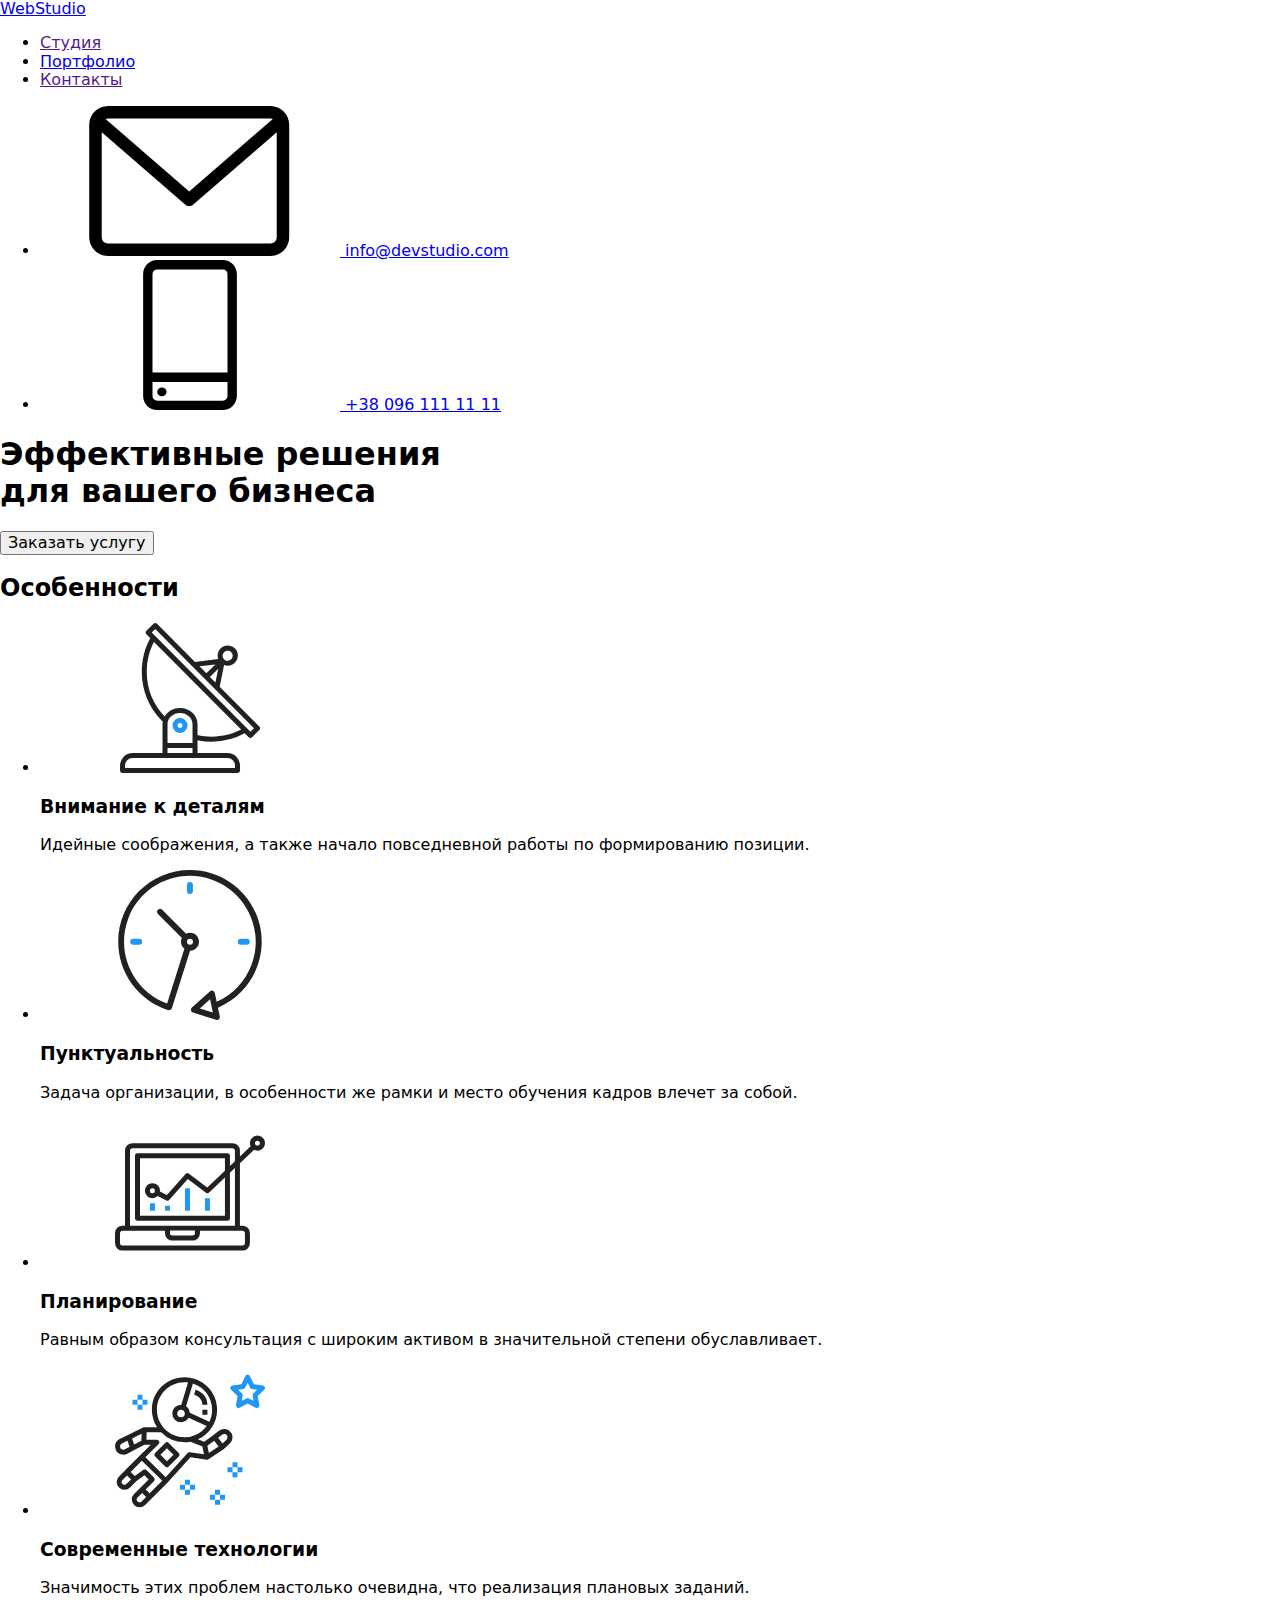
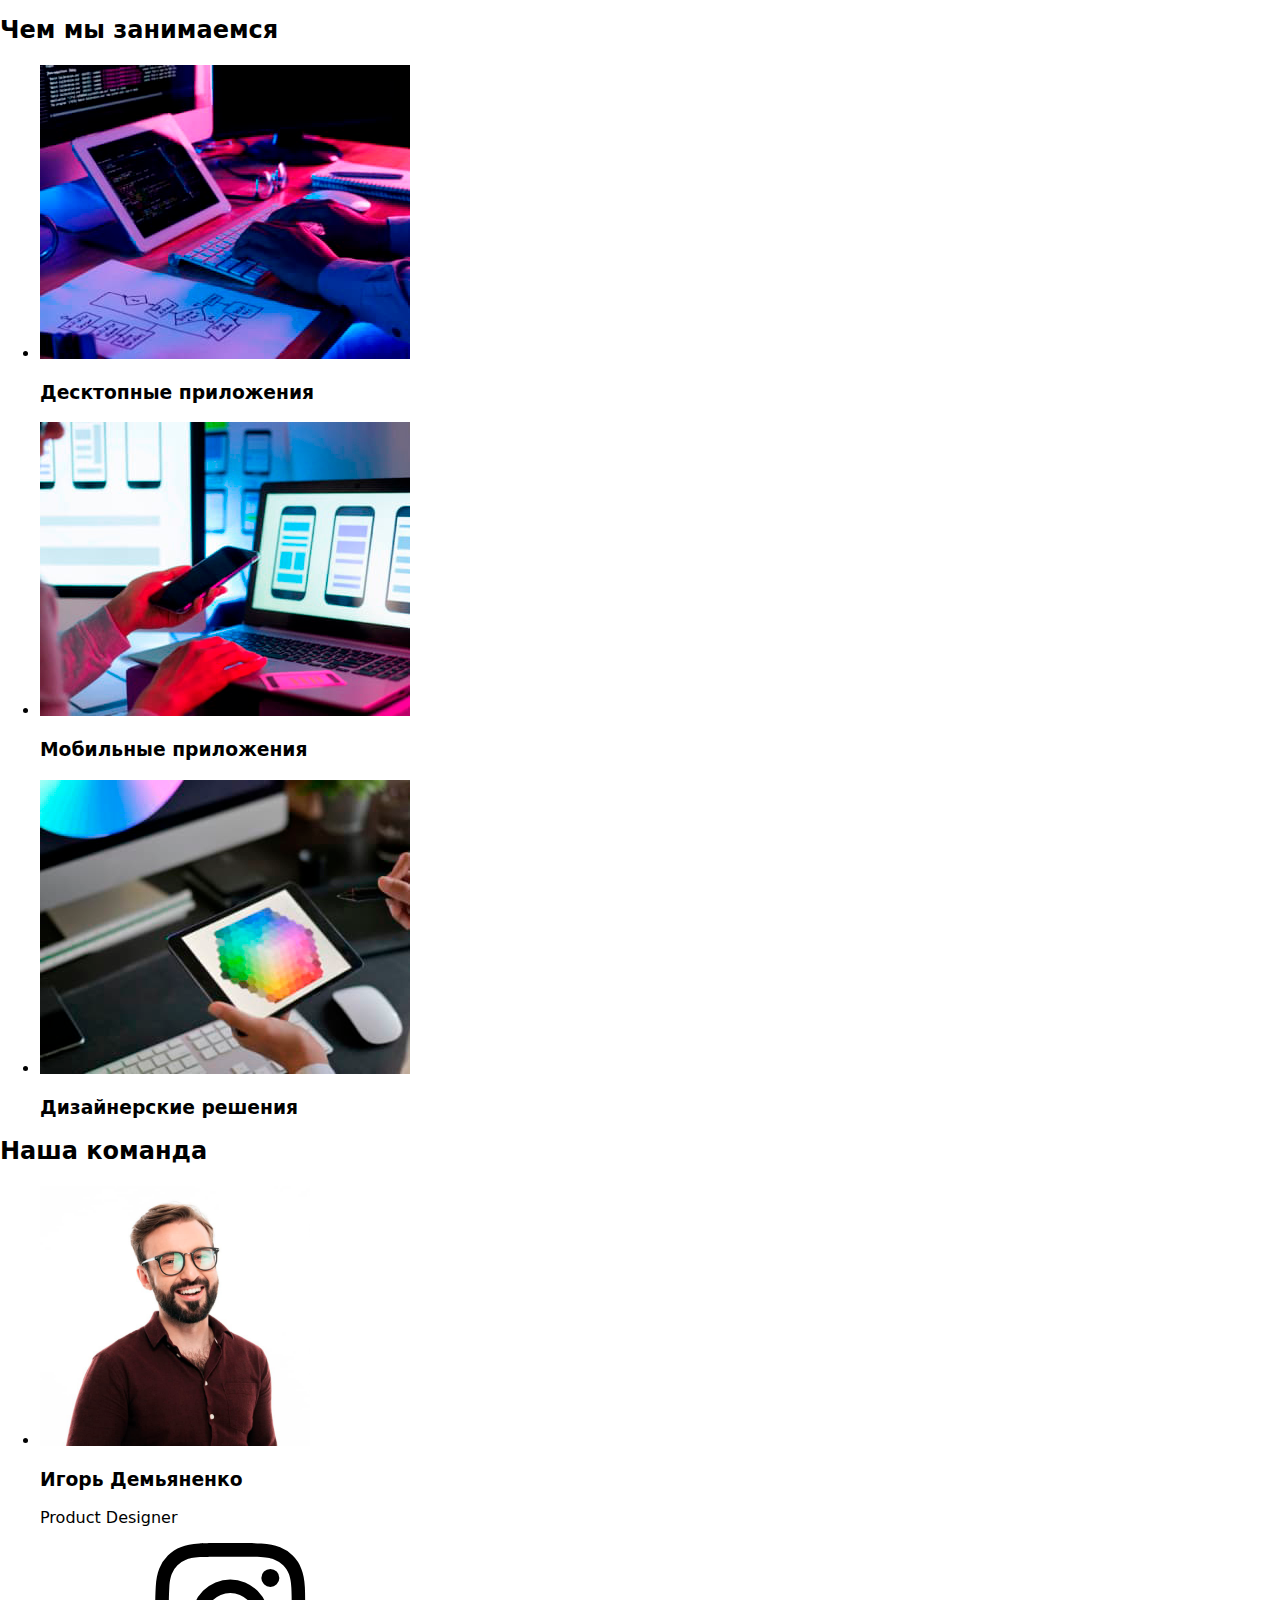
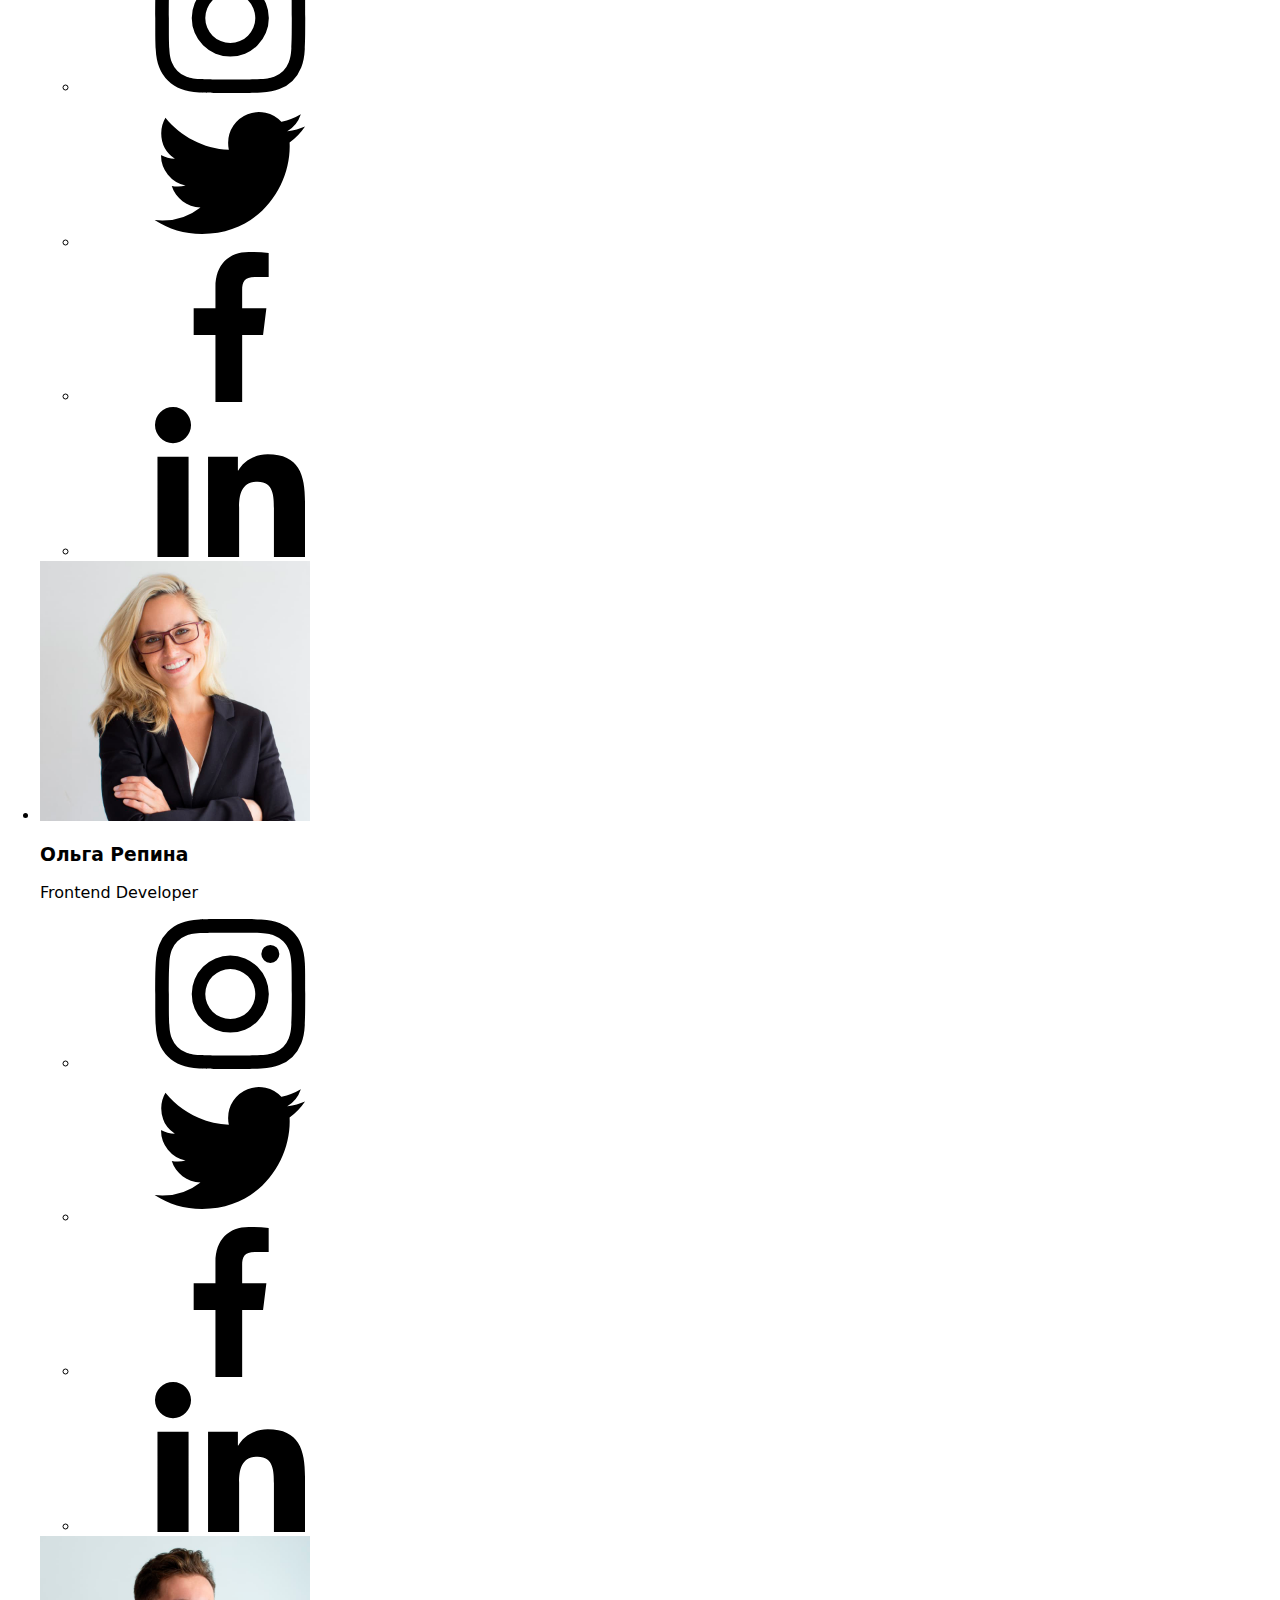
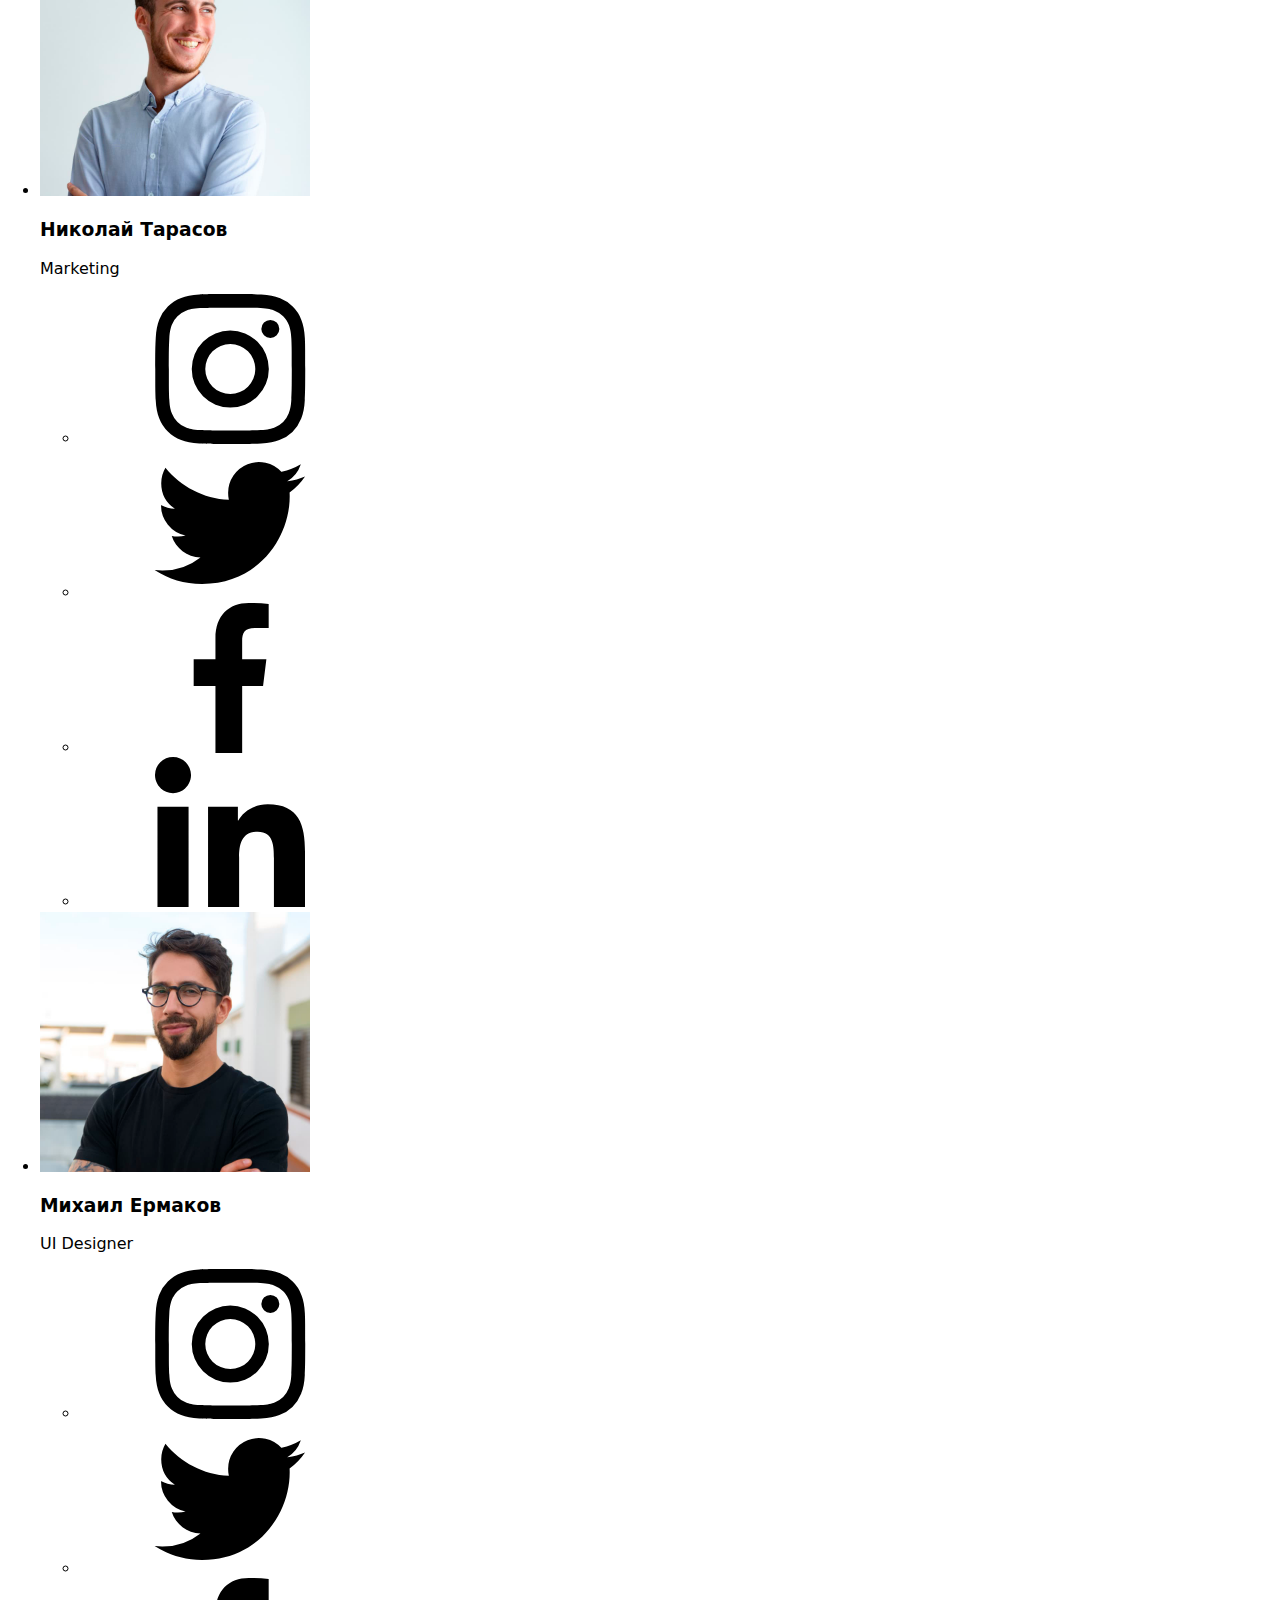
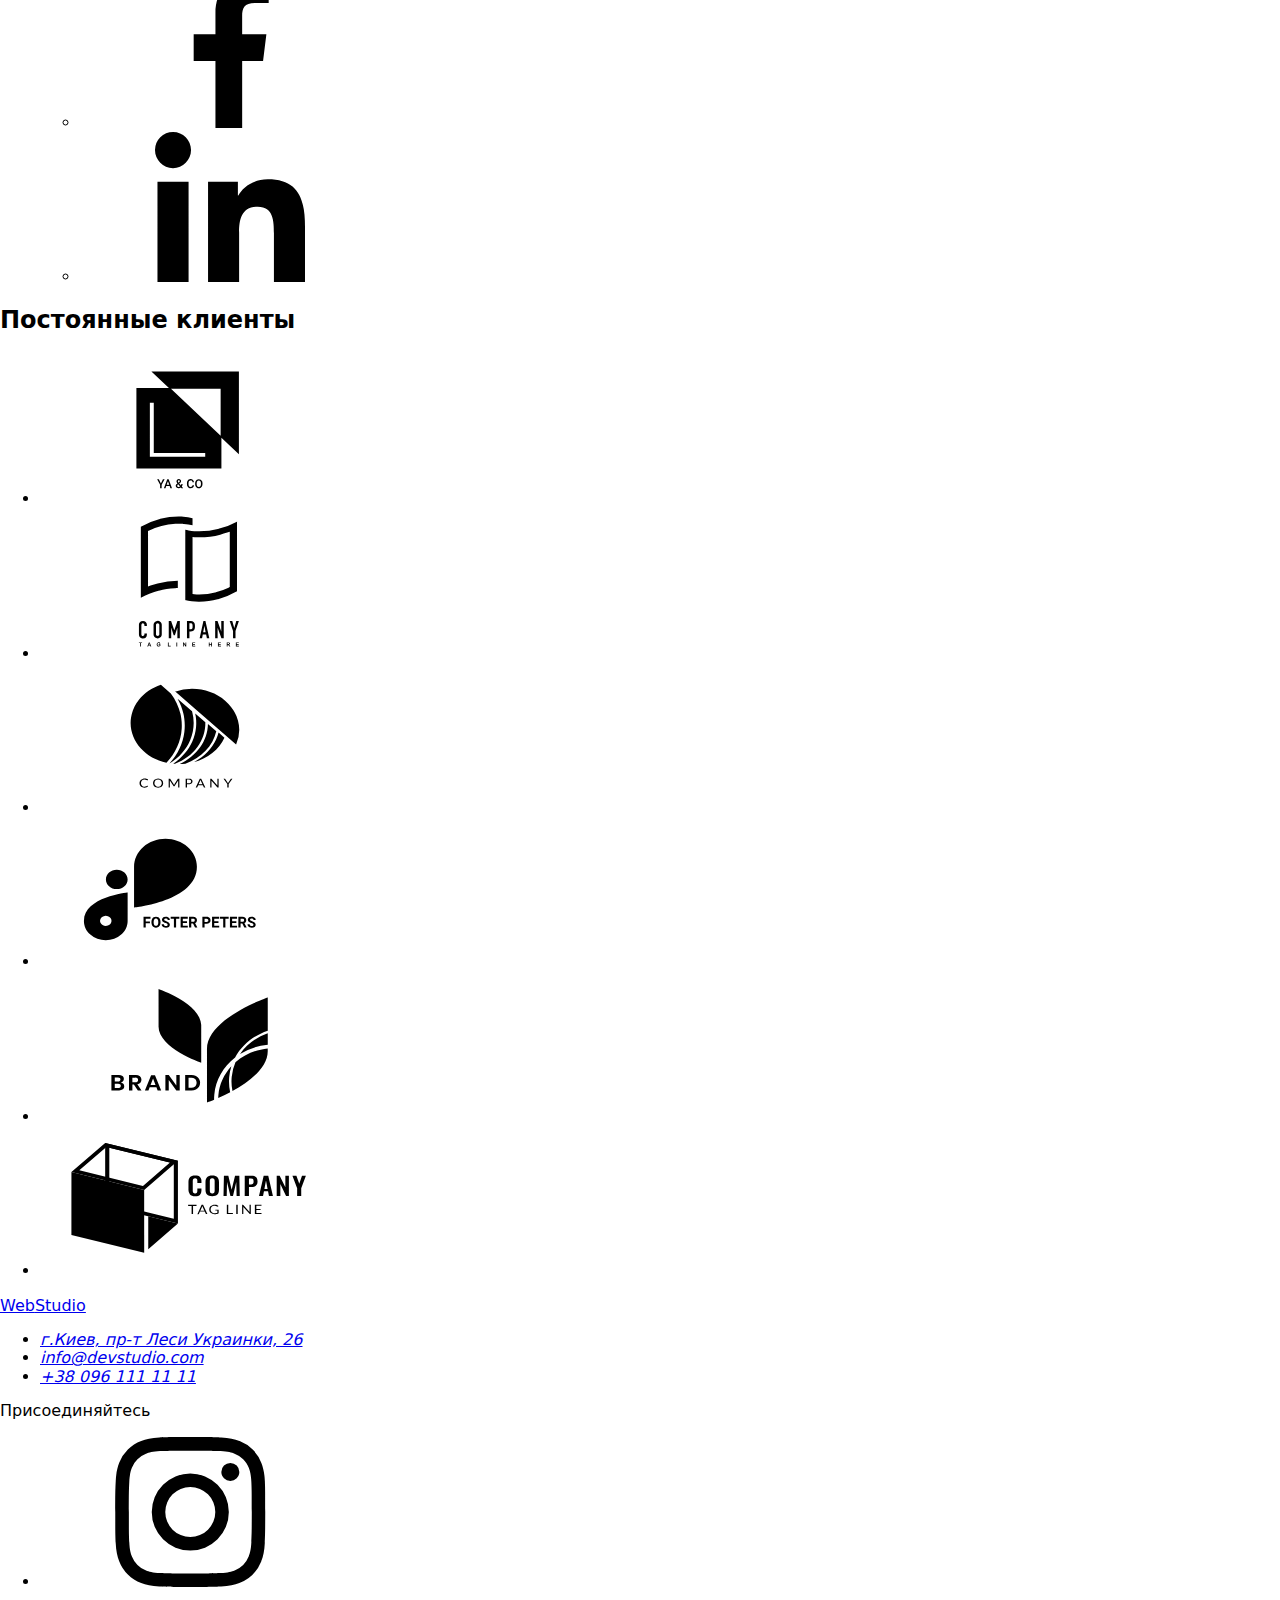
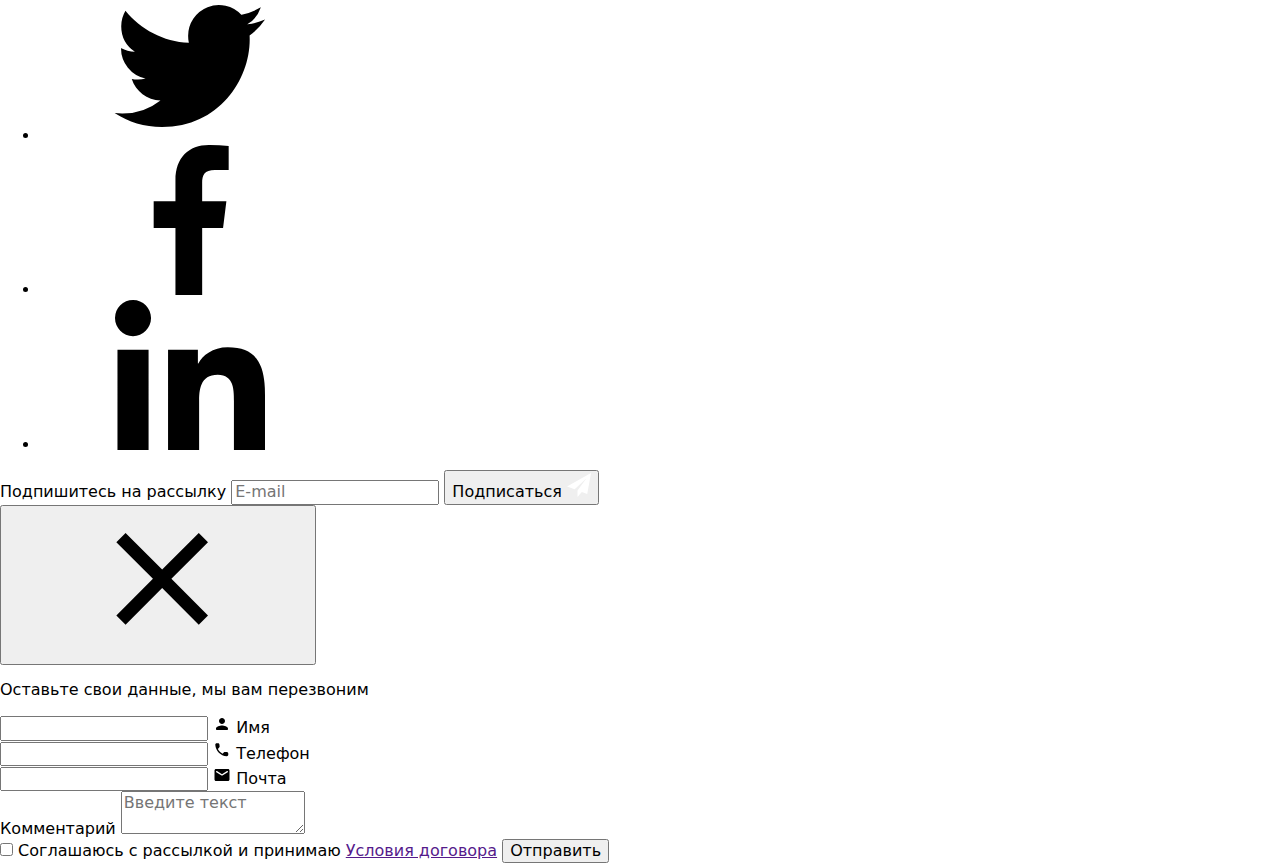
==== commit 9a135f9b: "Add scss files" ====
--- a/index.html
+++ b/index.html
@@ -7,7 +7,7 @@
     <title>WebStudio</title>
     <link rel="stylesheet" href="https://fonts.googleapis.com/css2?family=Raleway:wght@700&family=Roboto:wght@400;500;700;900&display=swap">
     <link rel="stylesheet" href="https://cdnjs.cloudflare.com/ajax/libs/modern-normalize/1.1.0/modern-normalize.min.css">
-    <link rel="stylesheet" href="./css/styles.css">
+    <link rel="stylesheet" href=".\dist\css\main.min.css">
 </head>
 <body>
     <header class="page-header">
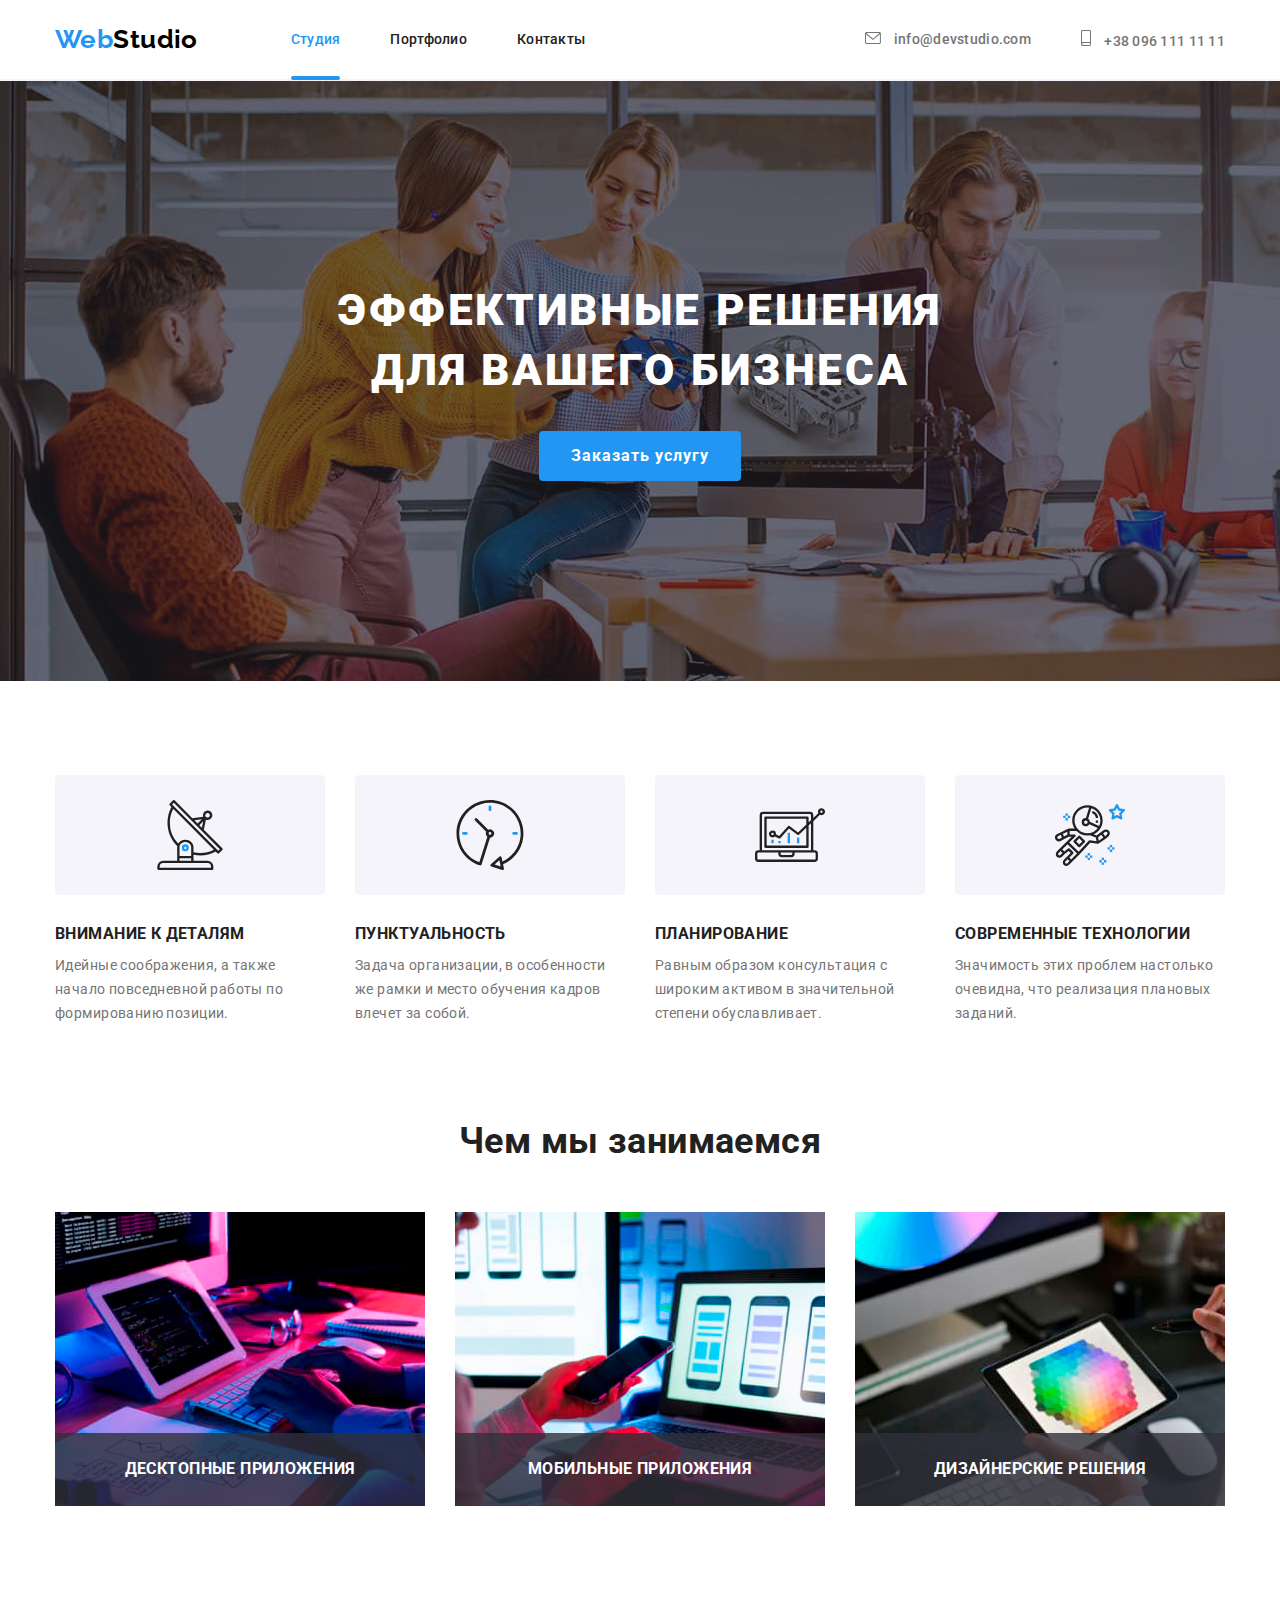
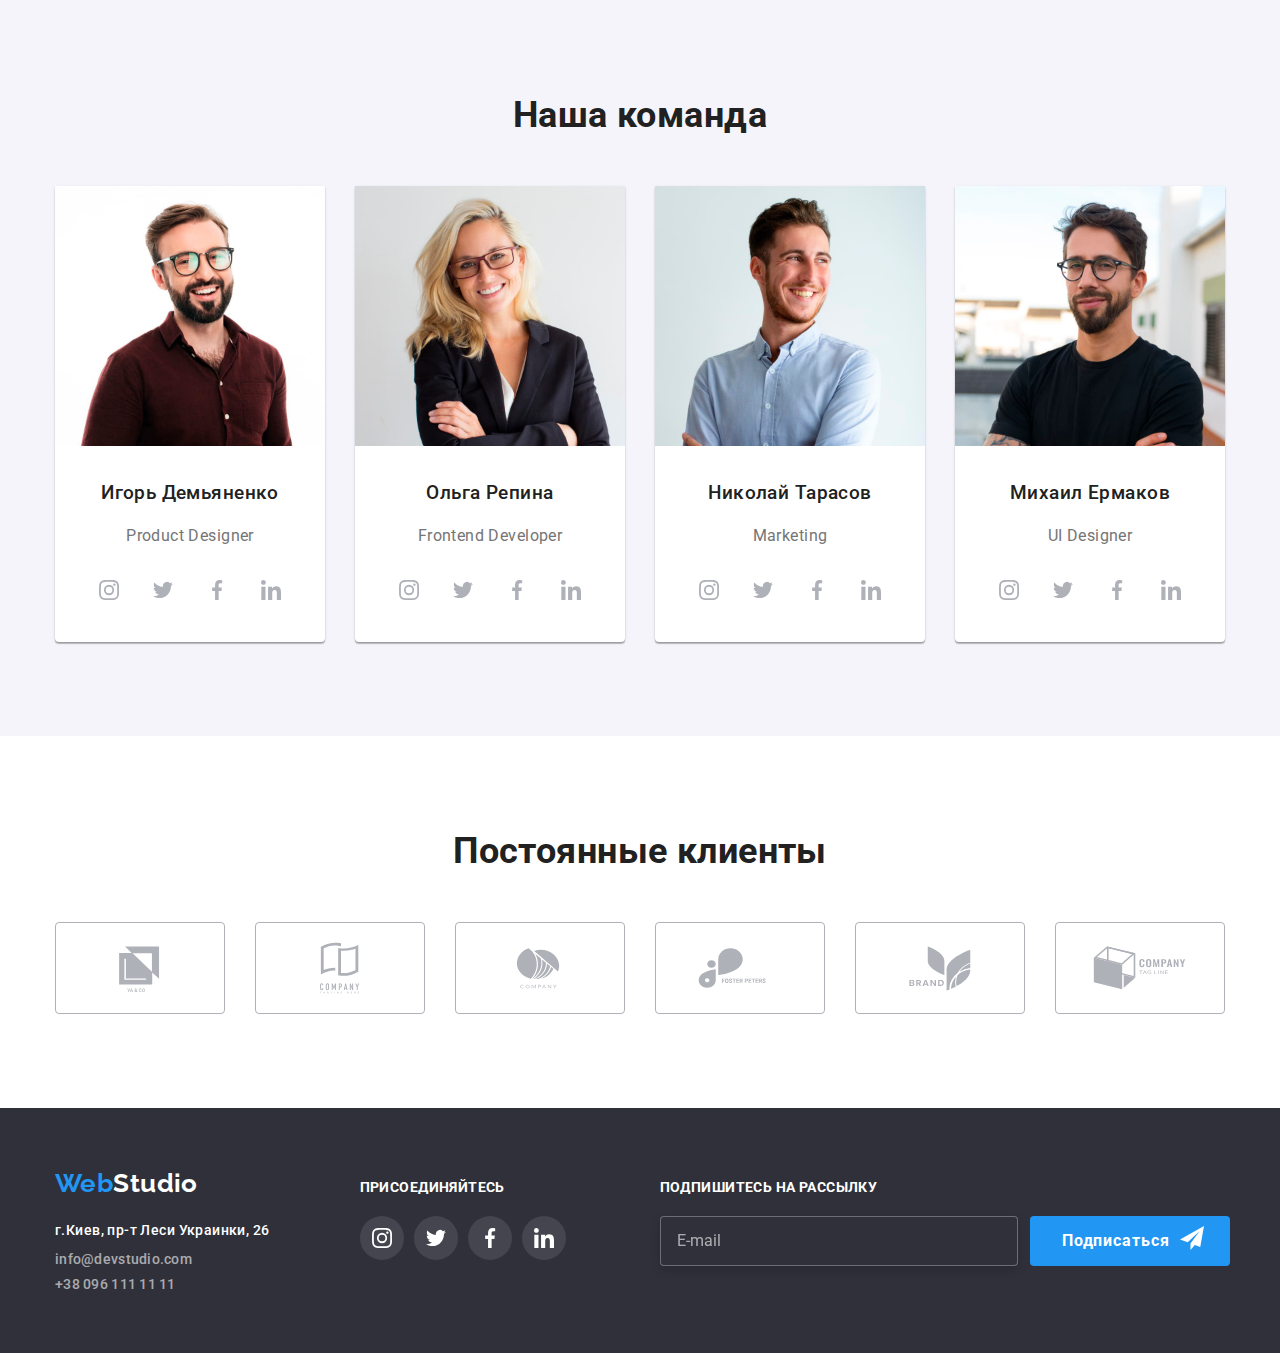
==== commit 018e2fe7: "Change links" ====
--- a/index.html
+++ b/index.html
@@ -7,7 +7,7 @@
     <title>WebStudio</title>
     <link rel="stylesheet" href="https://fonts.googleapis.com/css2?family=Raleway:wght@700&family=Roboto:wght@400;500;700;900&display=swap">
     <link rel="stylesheet" href="https://cdnjs.cloudflare.com/ajax/libs/modern-normalize/1.1.0/modern-normalize.min.css">
-    <link rel="stylesheet" href=".\dist\css\main.min.css">
+    <link rel="stylesheet" href=".\css\main.min.css">
 </head>
 <body>
     <header class="page-header">
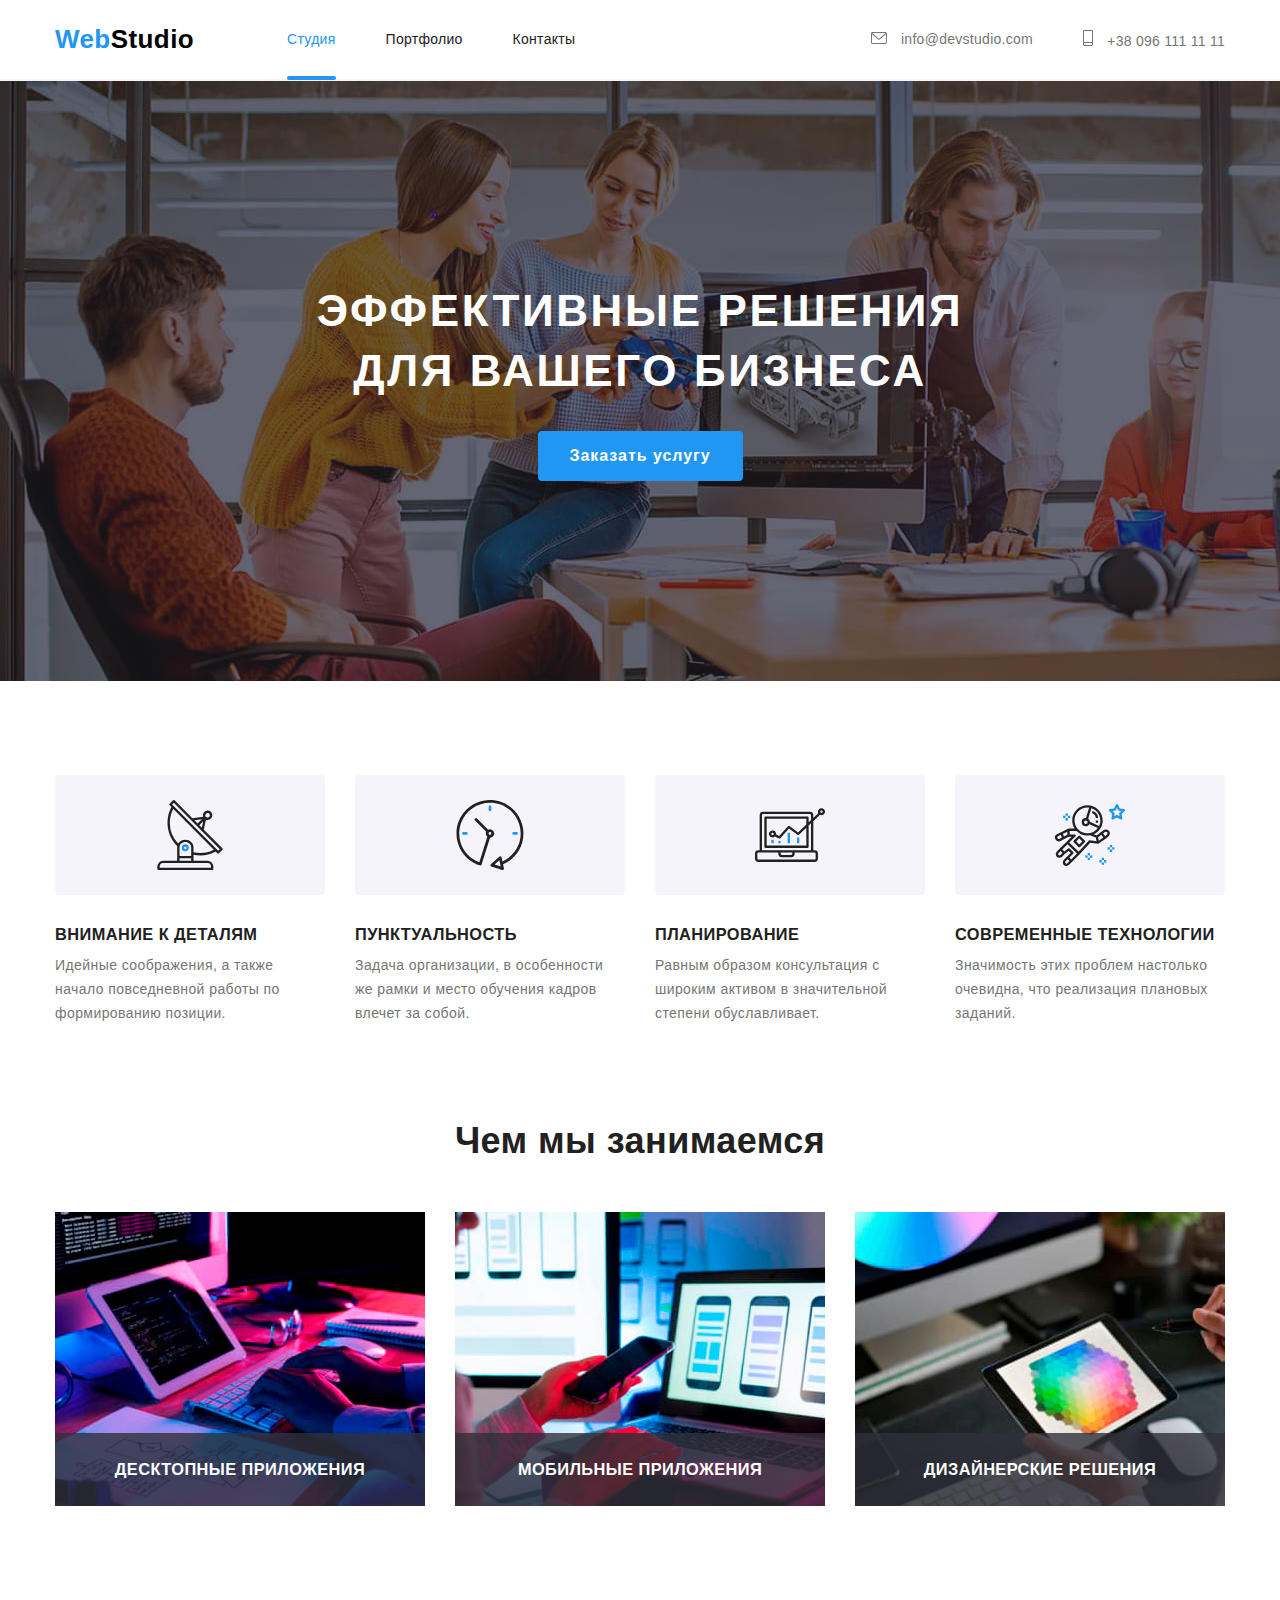
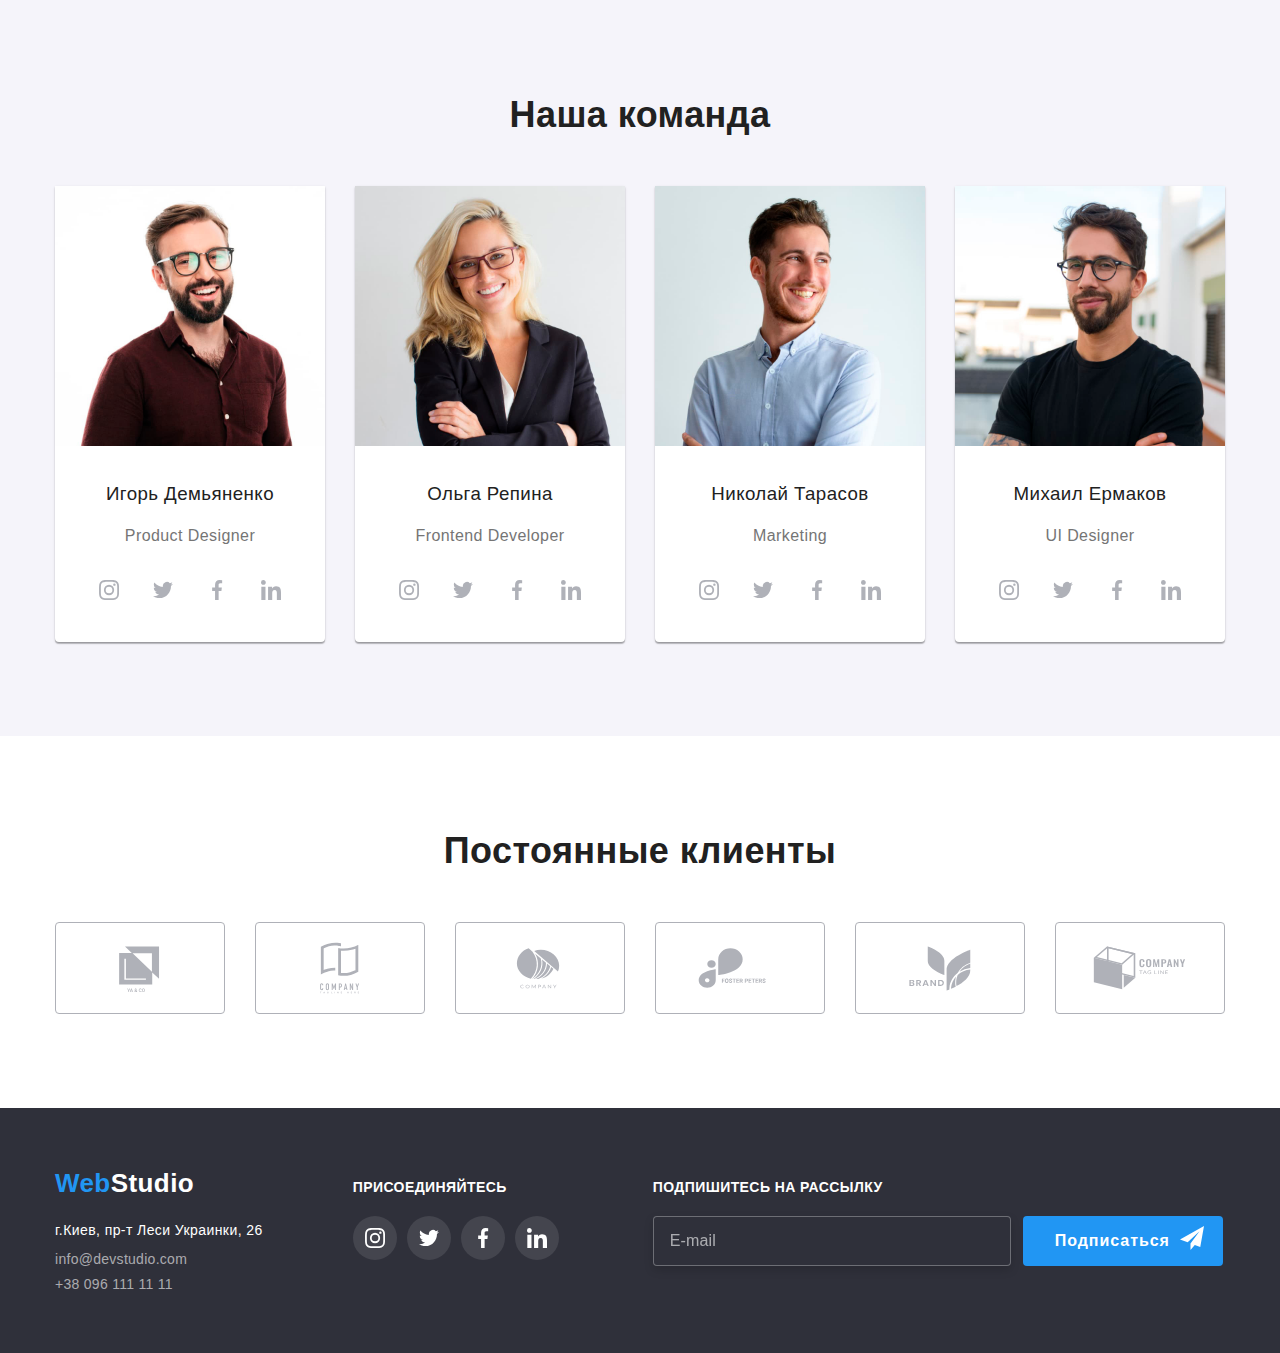
==== commit 876faace: "Add fonts in import, and &" ====
--- a/index.html
+++ b/index.html
@@ -5,7 +5,7 @@
     <meta http-equiv="X-UA-Compatible" content="IE=edge">
     <meta name="viewport" content="width=device-width, initial-scale=1.0">
     <title>WebStudio</title>
-    <link rel="stylesheet" href="https://fonts.googleapis.com/css2?family=Raleway:wght@700&family=Roboto:wght@400;500;700;900&display=swap">
+    
     <link rel="stylesheet" href="https://cdnjs.cloudflare.com/ajax/libs/modern-normalize/1.1.0/modern-normalize.min.css">
     <link rel="stylesheet" href=".\css\main.min.css">
 </head>
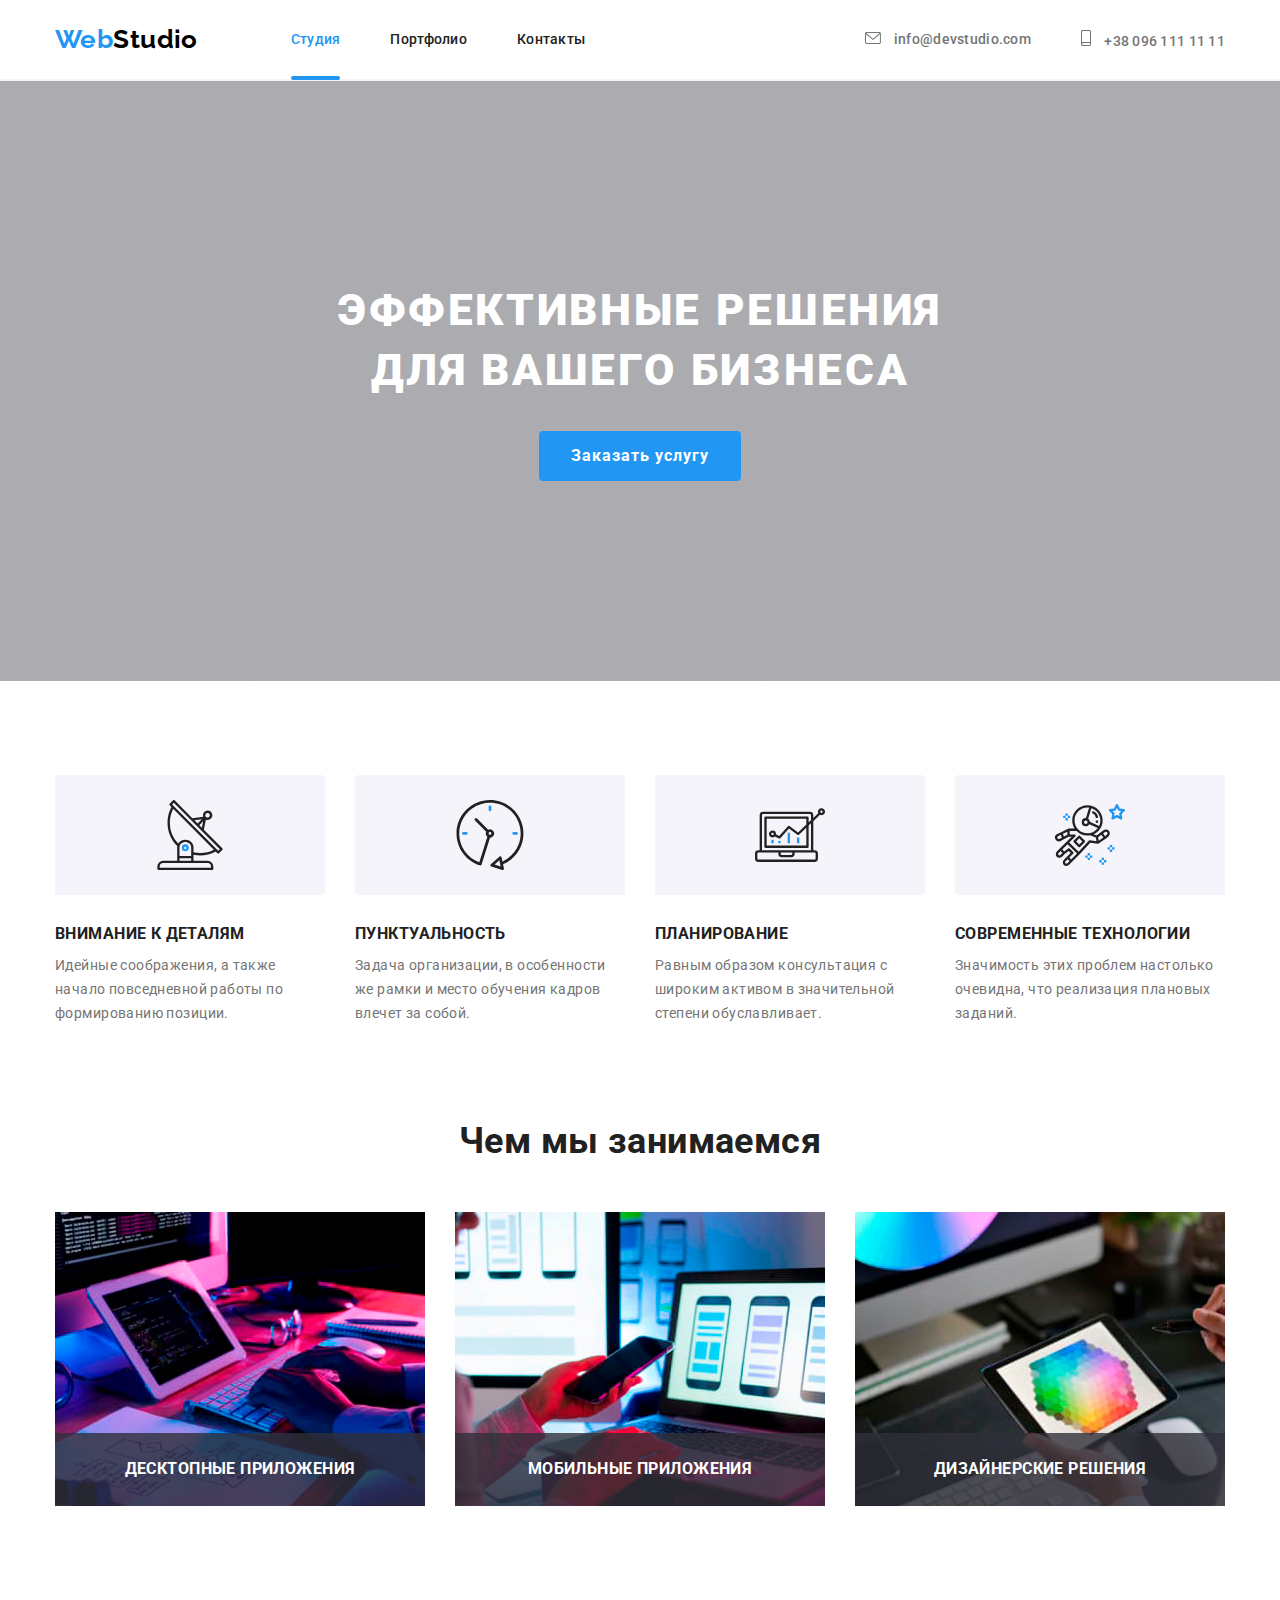
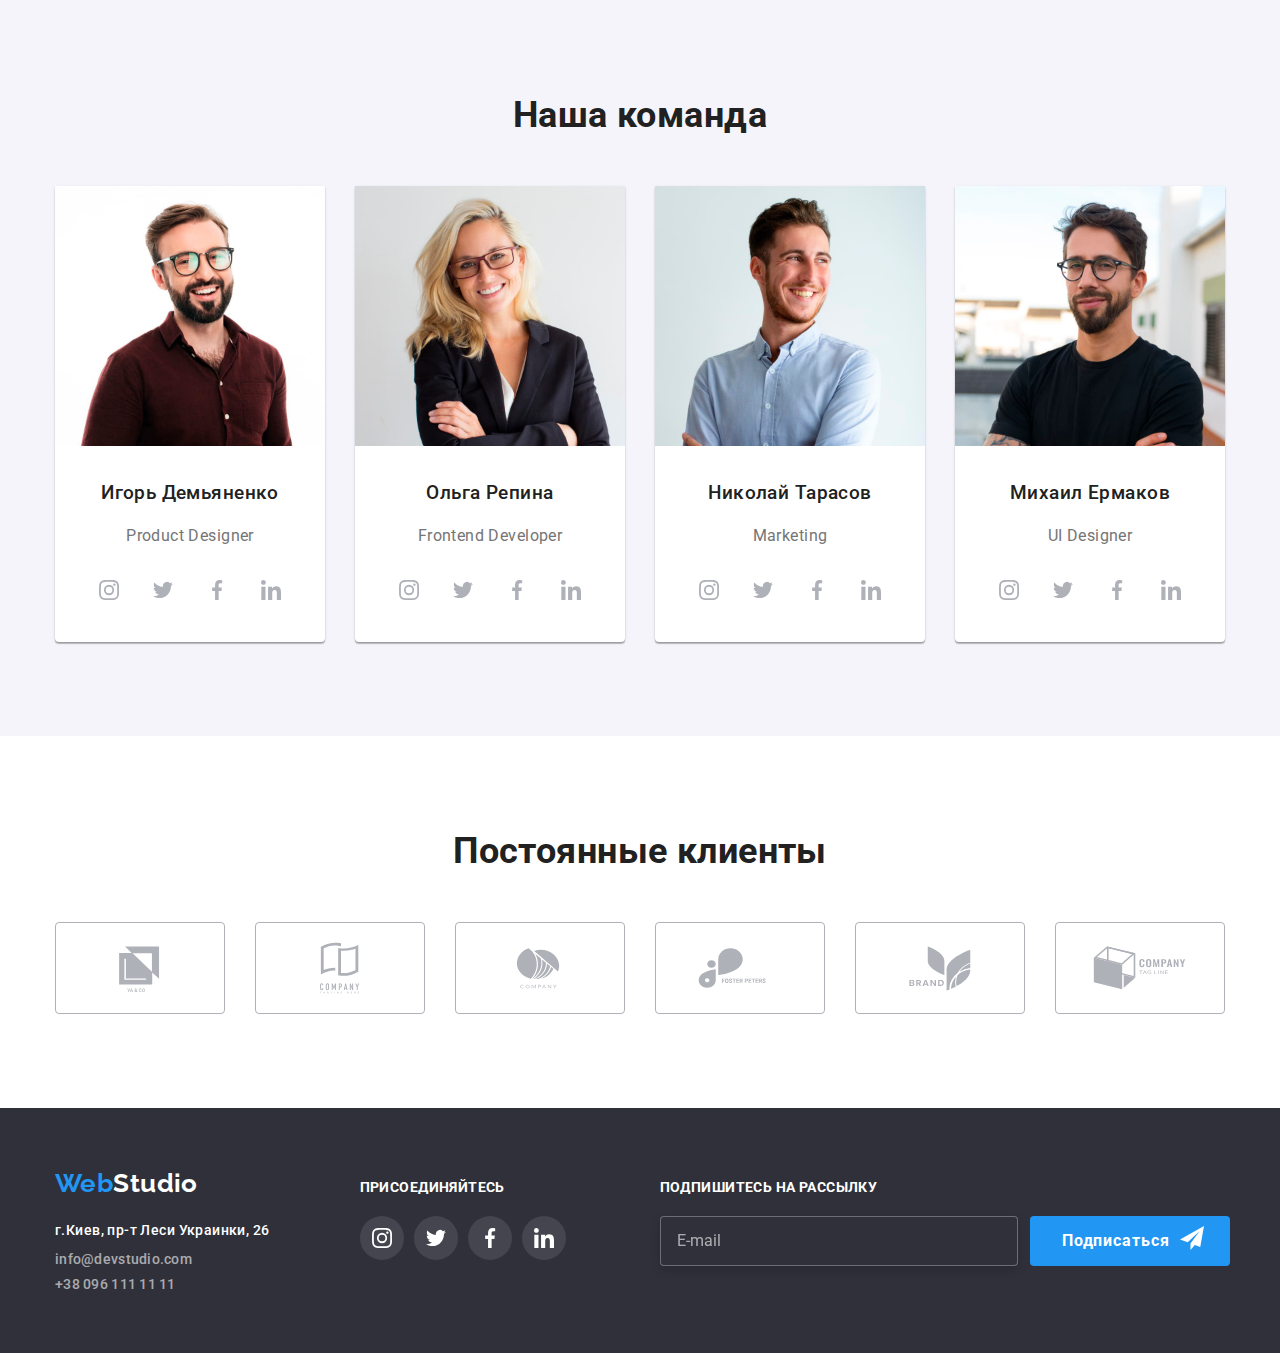
==== commit 072e56cf: "Renamed portfolio page items" ====
--- a/index.html
+++ b/index.html
@@ -7,7 +7,7 @@
     <title>WebStudio</title>
     
     <link rel="stylesheet" href="https://cdnjs.cloudflare.com/ajax/libs/modern-normalize/1.1.0/modern-normalize.min.css">
-    <link rel="stylesheet" href=".\css\main.min.css">
+    <link rel="stylesheet" href="./css/main.min.css">
 </head>
 <body>
     <header class="page-header">
@@ -291,7 +291,7 @@
         </div>
     </section>
 
-    <section class="section">
+    <section class="section clients">
         <div class="container">
         <h2 class="section__title">Постоянные клиенты</h2>
         
@@ -448,7 +448,7 @@
                 <label class="checkbox__label">
                     <input class="checkbox__input" type="checkbox" name="agree" value="agree">
                     <span class="checkbox__icon"></span>
-                        Соглашаюсь с рассылкой и принимаю <a a href="" class="checkbox__link"> Условия договора</a>   
+                        Соглашаюсь с рассылкой и принимаю <a href="#" target="_blank" rel="noopener noreferrer" class="checkbox__link"> Условия договора</a>   
                 </label>
                 <button class="button main__button main__button--margin" type="submit">Отправить</button>
             </form>
--- a/css/main.min.css
+++ b/css/main.min.css
@@ -0,0 +1,2 @@
+@import url("https://fonts.googleapis.com/css2?family=Open+Sans:wght@400;700&family=Raleway:wght@700&family=Roboto:wght@400;500;700;900&display=swap");.visually-hidden{position:absolute;width:1px;height:1px;margin:-1px;border:0;padding:0;white-space:nowrap;clip-path:inset(100%);clip:rect(0 0 0 0);overflow:hidden}ul{list-style:none;margin:0;padding:0}h1,h2,h3,p{margin:0;padding:0}img{display:block;max-width:100%}body{background:#fff;color:#757575;font-family:Roboto, sans-serif;letter-spacing:0.03em;font-size:14px;line-height:1.71}.container{width:1200px;padding-left:15px;padding-right:15px;margin-left:auto;margin-right:auto}.container--flex{display:flex}.section{padding-top:94px;padding-bottom:94px}.section__title{color:#212121;font-size:36px;line-height:1.17;text-align:center;margin-bottom:50px}.main__button,.filter__button{display:block;border:none;font-family:inherit;font-size:16px;cursor:pointer;border-radius:4px;transition:color 250ms cubic-bezier(0.4, 0, 0.2, 1),background-color 250ms cubic-bezier(0.4, 0, 0.2, 1),box-shadow 250ms cubic-bezier(0.4, 0, 0.2, 1)}.main__button{justify-content:center;align-items:center;margin-right:auto;margin-left:auto;padding:10px 32px;min-width:200px;font-weight:700;letter-spacing:0.06em;line-height:1.87;background-color:#2196f3;color:#fff}.main__button--margin{margin-top:30px}.main__button--position{position:absolute;left:370px;top:48px;text-align:start}.main__button:hover,.main__button:focus{background-color:#188ce8;box-shadow:0px 4px 4px rgba(0,0,0,0.15)}.filter__button{background-color:#f5f4fa;color:#212121;font-weight:500;line-height:1.62;letter-spacing:0.03em;padding:6px 22px}.filter__button:hover,.filter__button:focus{background-color:#2196f3;color:#fff;box-shadow:0px 4px 4px rgba(0,0,0,0.25)}.page-header{padding-top:24px;padding-bottom:24px;border-bottom:2px solid #f5f4fa}.site-nav{display:flex;align-items:center}.site-nav__list{display:flex;margin-left:93px}.site-nav__item{margin-right:50px}.site-nav__item:last-child{margin-right:0}.link{display:block;font-weight:500;line-height:1.14;letter-spacing:0.02em;text-decoration:none;position:relative;transition:color 250ms cubic-bezier(0.4, 0, 0.2, 1),background-color 250ms cubic-bezier(0.4, 0, 0.2, 1)}.link:hover,.link:focus{color:#2196f3}.link--invers{color:rgba(255,255,255,0.6)}.site-nav__link{color:#212121}.site-nav__link--current{color:#2196f3}.site-nav__link--current::after{position:absolute;bottom:-32px;content:'';display:block;width:100%;height:4px;border-radius:2px;background-color:#2196f3}.page-header__icon{display:inline-block;cursor:pointer;margin-right:10px;width:16px;height:12px;fill:#757575;transition-property:fill;transition-duration:250ms;transition-timing-function:cubic-bezier(0.4, 0, 0.2, 1)}.page-header__icon--dimension{width:10px;height:16px}.page-header__icon:hover,.page-header__icon:focus{fill:#2196f3}.page-header__list{display:flex;margin-left:auto;align-items:center}.page-header__link{color:#757575}.page-header__link:focus .page-header__icon,.page-header__link:hover .page-header__icon{fill:#2196f3}.page-header__item+.page-header__item{margin-left:50px}.address__item{margin-bottom:9px;margin-top:0;font-style:normal}.address__item:last-child{margin-bottom:0}.address__link{color:#fff;line-height:1.71;letter-spacing:0.03em}.logo{display:inline-block;color:#000000;font-family:Raleway, sans-serif;font-weight:700;font-size:26px;line-height:1.2;text-decoration:none;transition-property:color 250ms cubic-bezier(0.4, 0, 0.2, 1)}.logo:hover,.logo:focus,.logo__part{color:#2196f3}.logo--invers{color:#fff;padding-bottom:0;padding-top:0;margin-bottom:20px}.hero{min-height:600px;background-image:linear-gradient(rgba(47,48,58,0.4), rgba(47,48,58,0.4)),url(.../images/hero.jpg);margin-left:auto;margin-right:auto;padding-top:200px;padding-bottom:200px;max-width:1600px;background-size:cover}.hero__title{text-transform:uppercase;color:#fff;font-weight:900;font-size:44px;line-height:1.36;letter-spacing:0.06em;margin-bottom:30px;text-align:center}.benefits__list{display:flex}.benefits__item{width:270px}.benefits__item+.benefits__item{margin-left:30px}.benefits__title{color:#212121;font-weight:700;line-height:1.14;text-transform:uppercase;margin-bottom:10px}.benefits__icon{width:70px;height:70px}.benefits__wrapp{display:flex;justify-content:center;align-items:center;padding:0;border:none;width:270px;height:120px;border-radius:4px;background-color:#f5f4fa;margin-bottom:30px}.works{padding-top:0}.works__list{display:flex}.works__item+.works__item{margin-left:30px}.works__wrapp{position:relative}.works__title{position:absolute;color:#fff;font-weight:700;line-height:1.14;text-transform:uppercase;background-color:rgba(47,48,58,0.8);padding-top:27px;padding-bottom:27px;width:100%;text-align:center;bottom:0;left:0}.team{background-color:#f5f4fa}.team__list{display:flex;font-size:16px;line-height:1.9;justify-content:space-between}.team__item{width:270px;background:#ffffff;text-align:center;border-radius:0px 0px 4px 4px;box-shadow:0px 1px 3px rgba(0,0,0,0.12),0px 1px 1px rgba(0,0,0,0.14),0px 2px 1px rgba(0,0,0,0.2)}.team__item:last-child{margin-right:0}.team__wrapp{padding:30px 32px}.team__member{color:#212121;font-weight:500;margin-bottom:10px}.team__master{margin-bottom:16px}.social__list{display:flex;justify-content:space-between;width:206px}.social__icon{padding:0;cursor:pointer;width:20px;height:20px;fill:#afb1b8}.social__icon--dark{fill:#fff}.social__link{cursor:pointer;padding:12px;display:flex;justify-content:space-between;width:44px;height:44px;border-radius:50%;border:none;background-color:#fff;transition:background-color 250ms cubic-bezier(0.4, 0, 0.2, 1),fill 250ms cubic-bezier(0.4, 0, 0.2, 1)}.social__link--dark{background-color:rgba(255,255,255,0.1)}.social__link:hover,.social__link:focus{background-color:#2196f3}.social__link:hover .social__icon,.social__link:focus .social__icon{fill:#fff}.clients__list{display:flex;justify-content:space-between}.clients__icon{padding:0;cursor:pointer;width:106px;height:60px;fill:#afb1b8;transition:fill 250ms cubic-bezier(0.4, 0, 0.2, 1)}.clients__link{cursor:pointer;padding:16px 32px;display:flex;justify-content:space-between;width:170px;height:92px;border:1px solid #afb1b8;border-radius:4px;transition:border 250ms cubic-bezier(0.4, 0, 0.2, 1);background-color:#fff}.clients__link:hover,.clients__link:focus{border:1px solid #2196f3}.clients__link:hover .clients__icon,.clients__link:focus .clients__icon{fill:#2196f3}.filter{width:612px;display:flex;margin-bottom:50px;margin-right:auto;margin-left:auto}.filter__item+.filter__item{margin-left:8px}.portfolio{display:flex;flex-wrap:wrap}.portfolio__title{color:#212121;font-weight:700;font-size:18px;line-height:2;letter-spacing:0.06em;margin-bottom:9px}.portfolio__text{font-size:16px;line-height:1.87;color:#757575}.portfolio__meta{padding:20px 24px;border-bottom:1px solid #f5f4fa;border-right:1px solid #f5f4fa;border-left:1px solid #f5f4fa}.portfolio__wrapp{position:relative;overflow:hidden}.portfolio__backdrop{position:absolute;opacity:0;bottom:0;width:100%;height:100%;color:#fff;margin:0;font-size:16px;line-height:1.87;padding:63px 24px;background-color:rgba(33,150,243,0.9);transform:translateY(100%);transition:transform 400ms cubic-bezier(0.4, 0, 0.2, 1),opacity 500ms cubic-bezier(0.4, 0, 0.2, 1)}.portfolio__item{margin-right:30px;margin-bottom:30px}.portfolio__item:nth-child(3n){margin-right:0}.portfolio__item:nth-child(-n+3){margin-top:0}.portfolio__link{display:block;transition:box-shadow 250ms cubic-bezier(0.4, 0, 0.2, 1)}.portfolio__link:hover .portfolio__backdrop,.portfolio__link:focus .portfolio__backdrop{opacity:1;transform:translateY(0%)}.portfolio__link:hover,.portfolio__link:focus{cursor:pointer;box-shadow:0px 1px 1px rgba(0,0,0,0.12),0px 4px 4px rgba(0,0,0,0.06),1px 4px 6px rgba(0,0,0,0.16)}.page-footer{background-color:#2f303a;padding-bottom:60px;padding-top:60px}.page-footer__list{margin-right:90px}.page-footer__block-join{padding-top:12px}.page-footer__title{font-weight:700;line-height:1.14;text-transform:uppercase;color:#fff;margin-bottom:20px}.page-footer__form{position:relative;display:flex;flex-direction:column;margin-left:94px;padding-top:12px}.page-footer__input{background-color:#2f303a;width:358px;height:50px;padding:15px 16px;margin:0;border:1px solid rgba(255,255,255,0.3);filter:drop-shadow(0px 4px 4px rgba(0,0,0,0.15));border-radius:4px;outline:none;color:#fff}.page-footer__input::placeholder{font-weight:400;font-size:16px;line-height:1.25;letter-spacing:0.01em;color:rgba(255,255,255,0.6)}.page-footer__label{padding:0;margin:0;margin-bottom:20px;color:#fff;font-weight:700;line-height:1.14;text-transform:uppercase}.button__icon{position:absolute;margin-left:10px}.backdrop{position:fixed;opacity:1;width:100%;height:100%;top:0;left:0;background-color:rgba(0,0,0,0.2);transition:opacity 250ms cubic-bezier(0.4, 0, 0.2, 1)}.is-hidden{opacity:0;pointer-events:none;transform:translate(-50%, -50%) scale(1.5)}.modal{padding:40px;position:absolute;width:528px;background-color:#fff;top:50%;left:50%;box-shadow:1px solid rgba(0,0,0,0.1);border-radius:4px;transform:translate(-50%, -50%) scale(1);transition:transform 550ms cubic-bezier(0.4, 0, 0.2, 1)}.modal__icon{padding:0;width:18px;height:18px;fill:#000000}.modal__icon:hover{fill:#2196f3}.modal__button{position:absolute;right:8px;top:8px;cursor:pointer;display:flex;justify-content:center;align-items:center;width:30px;height:30px;border-radius:50%;border:1px solid rgba(0,0,0,0.1);background-color:#fff;transition:fill 550ms cubic-bezier(0.4, 0, 0.2, 1)}.modal__text{font-style:normal;font-weight:bold;font-size:20px;line-height:1.15;text-align:center;color:#212121;margin-bottom:30px}.form__textarea{resize:none;height:120px;width:100%;padding:12px 16px;border:1px solid rgba(33,33,33,0.2);border-radius:4px;transition:border 550ms cubic-bezier(0.4, 0, 0.2, 1)}.form__textarea::placeholder{font-weight:400;font-size:12px;line-height:1.17;letter-spacing:0.01em;color:rgba(117,117,117,0.5)}.form__textarea:focus{border:1px solid #2196f3;outline:none}.form__field{position:relative;display:flex;flex-direction:column;margin-bottom:28px}.form__field:nth-child(4){margin-bottom:20px}.form__input{margin:0;padding:0;padding:11px 12px;padding-left:42px;border:1px solid rgba(33,33,33,0.2);border-radius:4px;transition:border 550ms cubic-bezier(0.4, 0, 0.2, 1)}.form__input:focus{border:1px solid #2196f3;outline:none}.form__input:focus+.form__icon{fill:#2196f3}.form__label{position:absolute;transform-origin:left bottom;bottom:100%;transform:translateY(-4px);margin:0;padding:0;font-weight:400;font-size:12px;line-height:1.17;letter-spacing:0.01em;color:#757575}.form__icon{position:absolute;top:50%;left:12px;transform:translateY(-50%);transition:fill 350ms cubic-bezier(0.4, 0, 0.2, 1)}.checkbox__input{appearance:none;position:absolute}.checkbox__input:checked+.checkbox__icon{border-color:#2196f3;background-color:#2196f3;background-image:url("../images/icon-check.svg");background-size:contain;background-origin:border-box}.checkbox__icon{display:block;width:16px;height:15px;border:2px solid #212121;border-radius:2px;margin-right:7px;margin-right:auto;margin-left:auto;transition:background-color 350ms cubic-bezier(0.4, 0, 0.2, 1),border-color 350ms cubic-bezier(0.4, 0, 0.2, 1)}.checkbox__label{display:flex;align-items:center;font-weight:400;color:#757575}.checkbox__link{margin-left:4px;display:inline-block;font-weight:400;text-decoration-line:underline;color:#2196f3}
+/*# sourceMappingURL=main.min.css.map */